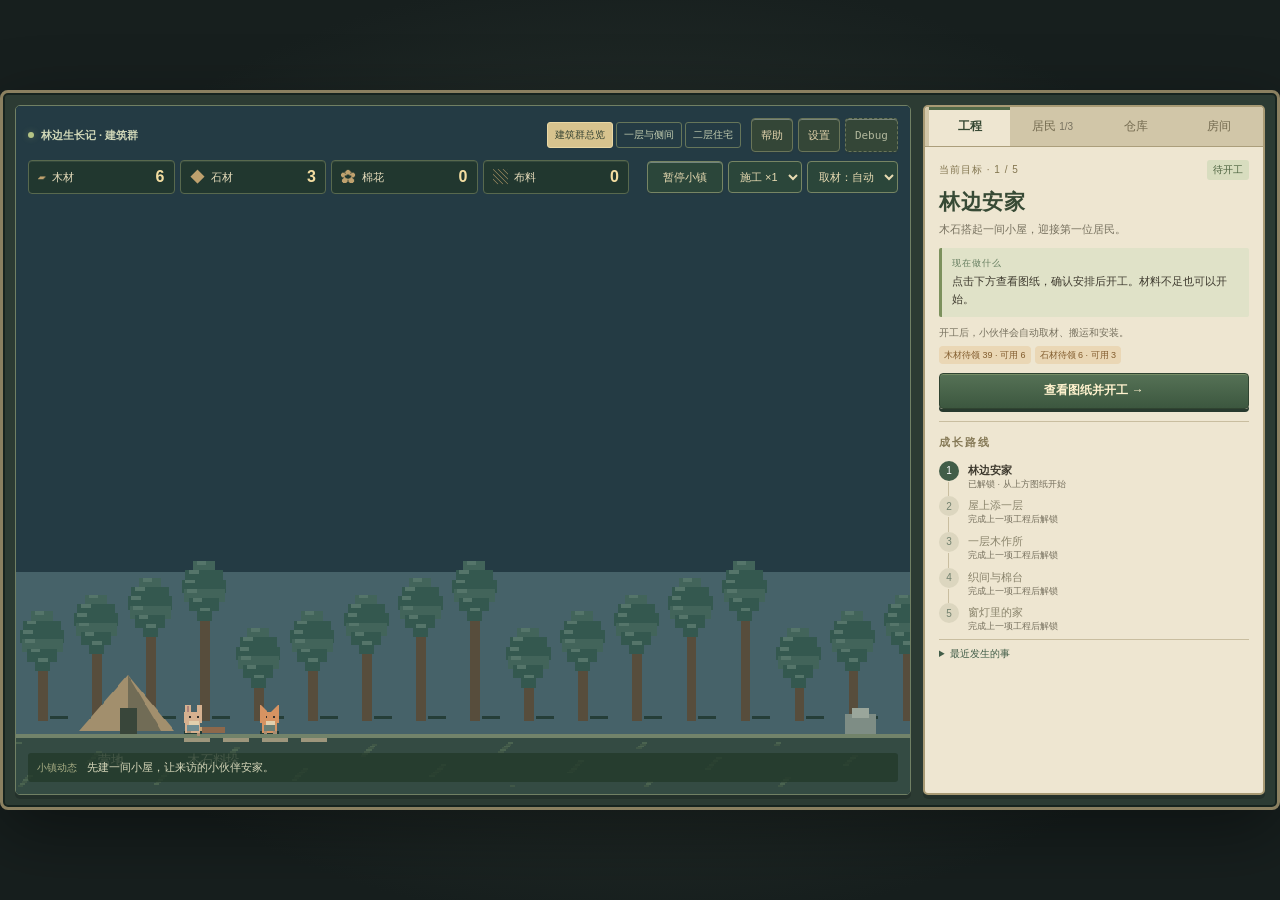
==== src/web/index.html @ 0f368ca6 "Sync web: Remove legacy single-site construction and public runtime Desktop-Build-Source: c68a42c3be" ====
<!doctype html>
<html lang="zh-CN">
<head>
  <meta charset="utf-8"><meta name="viewport" content="width=device-width,initial-scale=1">
  <meta name="theme-color" content="#203e38"><title>撒下一座小镇 · 林边生长记</title>
  <link rel="stylesheet" href="./town.css?v=5">
  <script defer src="./construction-config.js"></script><script defer src="./cutaway-motion.js"></script>
  <script defer src="./pet-work-art.js"></script><script defer src="./session-clock.js"></script>
  <script defer src="./town-config.js?v=1"></script><script defer src="./town-engine.js?v=3"></script>
  <script defer src="./town-renderer.js?v=1"></script><script defer src="./town-app.js?v=4"></script>
</head>
<body>
<div class="game-viewport"><main class="shell" aria-label="撒下一座小镇游戏窗口">

  <section id="load-error" class="error" role="alert" hidden><strong>记录暂时无法读取，原存档仍保留。</strong><p id="load-error-text"></p><button id="export-original">下载原记录</button><button id="backup-restart">备份后新开局</button></section>
  <div id="pause-banner" class="pause-banner" hidden><div><strong>小镇已暂停</strong><span>施工、生产和搬迁都在等待你继续。</span></div><button id="resume-town" class="primary">继续小镇</button></div>

  <div class="play-layout">
    <section class="landscape" aria-label="持久建筑群">
      <div class="scene-toolbar"><div><span class="status-dot" aria-hidden="true"></span><strong id="scene-name">我的小镇</strong></div><div class="views" id="views" role="group" aria-label="查看建筑群与楼层"></div><nav class="main-tools" aria-label="游戏菜单"><button id="open-help" title="玩法说明">帮助</button><button id="open-settings">设置</button><button id="open-debug" class="debug-trigger">Debug</button></nav></div>
      <div class="scene-hud"><section class="resource-strip" aria-label="可用材料，点击查看仓库"><div id="resource-cards" class="resource-cards"></div></section><div class="scene-controls" aria-label="施工控制"><button id="pause" class="play-button">暂停小镇</button><label title="施工速度"><span class="sr-only">施工速度</span><select id="speed"><option value="1">施工 ×1</option><option value="2">施工 ×2</option></select></label><label title="取材优先"><span class="sr-only">取材优先</span><select id="priority"><option value="auto">取材：自动</option><option value="W">优先木材</option><option value="S">优先石材</option></select></label></div></div><span id="debug-badge" class="debug-badge" hidden></span>
      <div class="world"><canvas id="town-scene" width="960" height="528" aria-label="正面剖面小镇；宠物逐格施工、搬迁和生产"></canvas></div>
      <div class="scene-caption"><span class="caption-label">小镇动态</span><span id="message" role="status">先建一间小屋，让来访的小伙伴安家。</span></div>


    </section>

    <aside class="management" aria-label="小镇管理">
      <div class="tabs" role="tablist" aria-label="小镇信息">
        <button id="tab-projects" role="tab" aria-selected="true" aria-controls="panel-projects" data-tab="projects">工程</button>
        <button id="tab-residents" role="tab" aria-selected="false" aria-controls="panel-residents" tabindex="-1" data-tab="residents">居民 <span id="resident-count"></span></button>
        <button id="tab-storage" role="tab" aria-selected="false" aria-controls="panel-storage" tabindex="-1" data-tab="storage">仓库</button>
        <button id="tab-rooms" role="tab" aria-selected="false" aria-controls="panel-rooms" tabindex="-1" data-tab="rooms">房间</button>
      </div>
      <section id="panel-projects" class="tab-panel" role="tabpanel" aria-labelledby="tab-projects">    <section class="goal-card" aria-label="当前目标">
      <div class="section-heading"><span class="eyebrow" id="chapter-number">当前目标</span><span id="project-state" class="state-pill"></span></div>
      <h2 id="project-title">为小伙伴建一个家</h2><p id="objective"></p>
      <div class="next-step"><span>现在做什么</span><p id="next-action"></p></div>
      <p id="project-status"></p><progress id="project-progress" aria-label="工程施工进度" hidden></progress>
      <div id="project-needs" class="need-chips" aria-label="本工程剩余用料"></div>
      <button class="primary" id="preview-project">查看图纸并开工 →</button>
      <button id="cancel-project" class="text-button" hidden>取消尚未动工的工程</button>
    </section><h3 class="route-title">成长路线</h3><ol id="roadmap" class="roadmap"></ol><details class="journal"><summary>最近发生的事</summary><ol id="event-log"></ol></details></section>
      <section id="panel-residents" class="tab-panel" role="tabpanel" aria-labelledby="tab-residents" hidden><h3>一起生活的小伙伴</h3><p class="panel-intro">有床位就能入住，有工作设施才会生产。</p><div id="residents"></div></section>
      <section id="panel-storage" class="tab-panel" role="tabpanel" aria-labelledby="tab-storage" hidden><h3>材料与家具</h3><p class="panel-intro">可用 = 仓内 + 营地料垛 + 回收箱。在途材料送达后才能使用。</p><div id="warehouse"></div><details class="storage-extra"><summary>营地与完整家具</summary><p id="yard-status"></p><p id="furniture-status"></p><div id="furniture-buttons" class="tool-row"></div><p class="panel-intro">转存不消耗材料，只腾出仓位；完整家具可留待图纸复用。</p></details></section>
      <section id="panel-rooms" class="tab-panel" role="tabpanel" aria-labelledby="tab-rooms" hidden><h3>住处与工作空间</h3><p class="panel-intro">改建只调整需要变化的部分，保留原有结构。</p><div id="rooms"></div></section>
    </aside>
  </div>

<div id="toast" class="toast" role="status" hidden></div>
<dialog id="project-dialog" aria-labelledby="preview-title">
  <div class="dialog-heading"><span class="eyebrow">工程图纸</span><button data-close="project-dialog" aria-label="关闭工程图纸">✕</button></div>
  <h2 id="preview-title"></h2><p id="preview-description"></p>
  <div id="preview-materials" class="preview-materials"></div><p id="preview-cost"></p><p id="preview-recovery"></p>
  <div id="impact" class="impact"></div><div id="moving-choices"></div>
  <details class="construction-details"><summary>查看保留、拆解与新增清单</summary><div class="diff-grid"><section><h3>原样保留</h3><div id="diff-retained"></div></section><section><h3>完整搬移 / 复用</h3><div id="diff-moved"></div></section><section><h3>拆解回收</h3><div id="diff-removed"></div></section><section><h3>新增安装</h3><div id="diff-added"></div></section></div></details>
  <p class="dialog-note">不用备齐全部材料。缺料会自动等待；首次拆装或安装后，工程只能暂停和继续。</p><p id="preview-error" class="save-warning" role="alert"></p>
  <div class="dialog-actions"><button id="close-preview">再看看</button><button class="primary" id="start-project">确认安排并开工</button></div>
</dialog>
<dialog id="help-dialog" aria-labelledby="help-title">
  <div class="dialog-heading"><span class="eyebrow">第一次来到小镇</span><button data-close="help-dialog" aria-label="关闭玩法说明">✕</button></div><h2 id="help-title">你定目标，小伙伴来建造。</h2>
  <ol class="guide"><li><strong>先看「当前目标」</strong><p>打开图纸，看看需要什么、会改变哪里，再确认开工。材料不足也能开始。</p></li><li><strong>看着小伙伴自动工作</strong><p>建造员会补采木石。居民有住处和工作设施后，会持续生产；不需要反复点击收集。</p></li><li><strong>完工后，再往前走一步</strong><p>新工程会在原有小屋上加层、扩建，或保留结构改建内部。居民、材料和旧建筑都会留下。</p></li></ol>
  <div class="help-grid"><p><strong>居民</strong>查看到访、工作和住处，空闲时安排床位。</p><p><strong>仓库</strong>查看缺料和来源，转存材料腾出仓位。</p><p><strong>房间</strong>查看空间是否可用，切换楼层近看。</p><p><strong>暂停与保存</strong>刷新后暂停。关闭页面期间不计算收益。</p></div><p class="dialog-note">菜单打开时小镇仍会运行；需要停下来时，先点击「暂停小镇」。</p><div class="dialog-actions"><button class="primary" data-close="help-dialog">明白了，去建小镇</button></div>
</dialog>
<dialog id="settings-dialog" aria-labelledby="settings-title">
  <div class="dialog-heading"><span class="eyebrow">游戏设置</span><button data-close="settings-dialog" aria-label="关闭设置与存档">✕</button></div><h2 id="settings-title">设置与存档</h2><p id="town-name">林边生长记</p><div class="settings-status-line"><span id="town-time"></span><span id="save-status">本地自动保存</span></div>
  <section class="dialog-section"><h3>进度保存在这个浏览器</h3><p>小镇自动保存，刷新后暂停。导出文件可以留一份备份。</p><div class="tool-row"><button id="export-save">导出进度</button><button id="import-save">导入进度</button><input id="import-file" type="file" accept=".json,application/json" hidden></div><p id="settings-status" role="status"></p></section>
  <section class="dialog-section"><h3>重新开始</h3><p>先在本地备份当前记录，再建立新小镇。旧版进度保持不变。</p><button id="new-game" class="danger-button">备份并重新开始</button></section>
</dialog>
<dialog id="debug-dialog" class="debug-dialog" aria-labelledby="debug-title">
  <div class="dialog-heading"><span class="eyebrow">DEVELOPER TOOLS</span><button data-close="debug-dialog" aria-label="关闭 Debug">✕</button></div><h2 id="debug-title">Debug · 调试与作弊</h2>
  <p class="debug-notice">这里会改变当前进度。修改前自动保留一份备份；材料修改会记入账本，不影响已经安装或在途的材料。</p>
  <section class="dialog-section"><h3>模拟时间</h3><label class="field-row">全局速度 <select id="debug-speed"><option value="1">正常 ×1</option><option value="10">快进 ×10</option><option value="30">快进 ×30</option></select></label><p>同时加速施工、生产、再生和搬迁。暂停仍冻结全部模拟；刷新恢复 ×1。</p><div class="tool-row"><button id="debug-minute">推进 1 分钟</button><button id="debug-finish">补料并完成当前工程</button></div><p id="debug-time-hint" class="dialog-note"></p></section>
  <section class="dialog-section"><h3>修改仓内材料</h3><div class="debug-fields"><label>材料<select id="debug-material"></select></label><label>目标仓内数量<input id="debug-amount" type="number" min="0" step="1" inputmode="numeric" value="0"></label></div><p id="debug-material-hint"></p><div class="tool-row"><button id="debug-set">应用数量</button><button id="debug-add">增加 10 份</button><button id="debug-fill">补满所有仓位</button></div></section>
  <section class="dialog-section"><h3>检查与恢复</h3><div class="tool-row"><button id="debug-validate">检查存档一致性</button><button id="debug-undo">恢复上次作弊前的备份</button></div><p class="dialog-note">恢复备份会撤销此后进度，并暂停小镇。普通导出与重新开始在「设置与存档」。</p><pre id="debug-state" class="debug-state"></pre></section>
  <p id="debug-result" class="debug-result" role="status" aria-live="polite">选择一项调试操作。</p>
</dialog>
<dialog id="confirm-dialog" aria-labelledby="confirm-title">
  <div class="dialog-heading"><span class="eyebrow">小镇管理</span><button data-close="confirm-dialog" aria-label="取消操作">✕</button></div>
  <h2 id="confirm-title">确认操作</h2><p id="confirm-message"></p>
  <form method="dialog" class="dialog-actions"><button value="cancel" autofocus>取消</button><button id="confirm-accept" class="primary" value="accept">确认并继续</button></form>
</dialog>
</main></div>
</body></html>
---- src/web/town.css ----
:root{--ink:#233c34;--muted:#647568;--paper:#f0eee4;--panel:#fbfaf3;--line:#d5dacb;--forest:#285548;--mint:#d7e7cc;--gold:#be8949;--danger:#97492d;--shadow:0 8px 24px #243b4410;font-family:"Microsoft YaHei UI","PingFang SC","Noto Sans CJK SC",sans-serif;font-size:14px;color:var(--ink);background:var(--paper);color-scheme:light}
*{box-sizing:border-box}body{margin:0}h1,h2,h3,p{margin:0}button,input,select{font:inherit;color:inherit}button,select,summary,a{touch-action:manipulation}button{border:1px solid var(--line);background:var(--panel);border-radius:8px;padding:9px 13px;min-height:40px;cursor:pointer;transition:background .15s,border-color .15s}button:hover:not(:disabled){background:#e4eddd;border-color:#91ad98}button:disabled{opacity:.52;cursor:not-allowed}button:focus-visible,a:focus-visible,select:focus-visible,input:focus-visible,summary:focus-visible{outline:3px solid var(--gold);outline-offset:3px}.primary{background:var(--forest);border-color:var(--forest);color:#fffbee;font-weight:600}.primary:hover:not(:disabled){background:#386b57;color:white}.text-button{background:transparent;border:0;color:var(--muted);font-size:12px;text-decoration:underline;text-underline-offset:4px}.danger-button{color:var(--danger)}select,input{border:1px solid #bac6b2;border-radius:6px;background:var(--panel);padding:8px;min-height:40px;max-width:100%;min-width:0}a{color:var(--forest);text-underline-offset:4px}h2{font-size:21px;line-height:1.5}h3{font-size:14px;line-height:1.6}.shell{max-width:1540px;margin:auto;padding:18px 28px 14px}.masthead{display:flex;justify-content:space-between;align-items:center;gap:16px;margin-bottom:18px}.brand{display:flex;gap:12px;align-items:center}.brand-mark{display:grid;place-items:center;width:42px;height:46px;background:var(--forest);color:#f0d499;font-size:32px;border-radius:8px 8px 16px 4px}.brand h1{font-size:22px;letter-spacing:2px;font-weight:650}.brand p{font-size:11px;letter-spacing:2px;color:var(--muted);margin-top:4px}.main-tools{display:flex;gap:7px}.main-tools button{font-size:12px;background:transparent}.main-tools .debug-trigger{font-family:Consolas,monospace;border-style:dashed;color:var(--muted)}
.resource-strip{display:flex;gap:20px;align-items:center;border-top:1px solid var(--line);border-bottom:1px solid var(--line);padding:12px 0;margin-bottom:20px}.resource-cards{display:grid;grid-template-columns:repeat(4,minmax(0,1fr));gap:10px;flex:1;max-width:820px}.resource-card{display:grid;grid-template-columns:26px 1fr auto;column-gap:8px;text-align:left;padding:9px 12px;border-radius:8px}.resource-card .resource-symbol{grid-row:span 2;align-self:center;color:var(--gold);font-size:23px}.resource-card .resource-name{font-size:12px}.resource-card b{font-size:21px;line-height:1;font-variant-numeric:tabular-nums}.resource-card small{grid-column:2/4;font-size:10px;color:var(--muted);margin-top:6px;white-space:nowrap}.town-clock{margin-left:auto;display:flex;flex-direction:column;align-items:flex-end;gap:6px;font-size:11px;color:var(--muted);font-variant-numeric:tabular-nums}.debug-badge{color:#8a4e22;background:#f5dfb9;padding:3px 6px;border-radius:4px}.pause-banner{display:flex;justify-content:space-between;align-items:center;gap:12px;padding:12px 16px;background:#e1e7d4;border-left:4px solid var(--forest);border-radius:7px;margin-bottom:12px}.pause-banner strong{font-size:14px}.pause-banner span{font-size:12px;display:block;margin-top:4px;color:var(--muted)}
.play-layout{display:grid;grid-template-columns:minmax(0,1fr) 326px;grid-template-areas:"scene goal" "scene management";gap:16px 22px;align-items:start}.landscape{grid-area:scene;min-width:0}.scene-toolbar{display:flex;justify-content:space-between;align-items:center;gap:8px;padding:4px 0 12px;font-size:12px}.scene-toolbar>div:first-child{display:flex;align-items:center;gap:7px}.status-dot{width:6px;height:6px;background:#6c9472;border-radius:50%;display:inline-block}.views{display:flex;gap:4px;flex-wrap:wrap}.views button{font-size:11px;padding:5px 9px;min-height:32px;background:transparent}.views button[aria-pressed=true]{background:var(--forest);color:#fffbee;border-color:var(--forest)}.world{background:#243b44;border:5px solid #cad2bd;box-shadow:0 4px 0 #9aa98e;border-radius:6px;overflow:hidden}.world canvas{width:100%;display:block;image-rendering:pixelated;aspect-ratio:480/264}.scene-caption{display:flex;gap:12px;font-size:12px;line-height:1.7;padding:17px 2px 12px;min-height:55px}.caption-label{white-space:nowrap;color:var(--muted);font-size:11px;padding-top:1px}.time-controls{display:flex;align-items:center;flex-wrap:wrap;gap:10px;border-top:1px solid var(--line);padding-top:12px;font-size:12px}.time-controls label{display:flex;gap:6px;align-items:center}.time-controls select{font-size:12px;padding:7px;max-width:140px}.play-button{min-width:100px;border-color:#9cb09c}.quiet-hint{font-size:11px;color:var(--muted);line-height:1.7;margin-top:9px}
.goal-card{grid-area:goal;background:var(--panel);border:1px solid var(--line);border-top:4px solid var(--forest);padding:17px;border-radius:9px;box-shadow:var(--shadow);min-width:0}.section-heading{display:flex;justify-content:space-between;gap:8px;align-items:center;margin-bottom:10px}.eyebrow{font-size:10px;letter-spacing:1.4px;color:var(--muted)}.state-pill{font-size:10px;background:#e4ecd8;border-radius:5px;padding:4px 7px;white-space:nowrap}.goal-card h2{font-size:20px}.goal-card #objective{font-size:12px;line-height:1.75;color:var(--muted);margin:6px 0 12px}.next-step{padding:10px 11px;background:#edf2e6;border-radius:6px;font-size:12px;line-height:1.7}.next-step>span{font-size:10px;color:#667e60;display:block;margin-bottom:3px}.next-step p{font-weight:500}.goal-card #project-status{font-size:11px;color:var(--muted);margin:10px 0 6px;line-height:1.6}.goal-card>.primary{width:100%;margin-top:11px}.goal-card .text-button{margin-top:5px}.need-chips{display:flex;flex-wrap:wrap;gap:5px;font-size:10px;line-height:1.6}.need-chips span{background:#f1eee1;padding:3px 6px;border-radius:4px}.need-chips .short{background:#f9ebd5;color:#895a29}progress{display:block;width:100%;height:7px;accent-color:var(--forest);margin:9px 0 12px}
.management{grid-area:management;min-width:0;border:1px solid var(--line);border-radius:9px;background:#f8f7ee;overflow:hidden}.tabs{display:grid;grid-template-columns:repeat(4,1fr);border-bottom:1px solid var(--line);background:#e6e9dc;padding:5px 5px 0;gap:2px}.tabs button{padding:8px 3px;border:0;border-radius:6px 6px 0 0;font-size:12px;background:transparent;min-height:38px}.tabs button[aria-selected=true]{background:#f8f7ee;box-shadow:inset 0 3px var(--forest);font-weight:600}.tabs span{font-size:10px;color:var(--muted)}.tab-panel{padding:16px;max-height:520px;overflow:auto;scrollbar-width:thin;scroll-margin-top:12px}.panel-intro{color:var(--muted);font-size:11px;line-height:1.8;margin:5px 0 12px}.roadmap{padding:0;margin:14px 0 0;list-style:none}.roadmap li{display:grid;grid-template-columns:25px 1fr;gap:10px;padding-bottom:15px;position:relative}.roadmap li:not(:last-child):before{content:'';position:absolute;width:1px;background:var(--line);top:26px;bottom:1px;left:11px}.step-dot{width:24px;height:24px;display:grid;place-items:center;font-size:11px;border-radius:50%;background:#e5e7db;color:#72816e}.roadmap .current .step-dot{background:var(--forest);color:white}.roadmap .complete .step-dot{background:#d5e5c6;color:#335c3e}.roadmap strong{font-size:12px;font-weight:500}.roadmap .current strong{font-weight:700}.roadmap small{display:block;font-size:10px;color:var(--muted);line-height:1.6;margin-top:4px}.roadmap .locked strong{color:#75816c}.journal{border-top:1px solid var(--line);font-size:11px}.journal ol{padding-left:18px;color:var(--muted);line-height:1.8}.journal li+li{margin-top:6px}summary{cursor:pointer;padding:10px 0;color:var(--forest);line-height:1.6;font-size:12px}
.resident{border-top:1px solid var(--line);padding:14px 0 8px;display:grid;grid-template-columns:28px 1fr;gap:10px}.pet-mark{width:24px;height:26px;position:relative;background:var(--pet);margin-top:7px;border-radius:7px 7px 3px 3px;box-shadow:inset -5px -4px #00000012}.pet-mark:before,.pet-mark:after{content:'';position:absolute;background:var(--pet);width:7px;height:8px;top:-5px}.pet-mark:before{left:1px}.pet-mark:after{right:1px}.resident strong{font-size:14px}.resident .pet-role{font-size:10px;color:var(--muted);margin-left:6px}.resident p{font-size:11px;line-height:1.8;color:var(--muted);margin-top:4px}.resident .activity{color:var(--forest)}.resident select{width:100%;font-size:11px}.resident .unavailable{color:#8b6845}.resident[aria-disabled=true]{opacity:.65}.warehouse-row,.room-card{border-top:1px solid var(--line);padding:13px 0}.warehouse-heading,.room-heading{display:flex;justify-content:space-between;gap:8px;align-items:center;font-size:12px}.warehouse-heading b{font-variant-numeric:tabular-nums;color:var(--forest)}.stock-meter{height:4px;background:#e1e4d7;border-radius:3px;margin:8px 0}.stock-meter span{height:100%;display:block;background:#8fa97e;border-radius:3px}.warehouse-row p,.room-card p,.storage-extra p{font-size:11px;line-height:1.7;color:var(--muted);margin:5px 0}.warehouse-row button,.room-card button{font-size:11px;padding:6px 10px;min-height:32px;margin-top:4px}.warehouse-row .availability{color:#8b5b2d}.storage-extra{border-top:1px solid var(--line)}.tool-row{display:flex;flex-wrap:wrap;gap:7px;margin:10px 0}.tool-row button{font-size:12px}.room-card .state-pill{font-size:10px}.room-card .room-beds{color:var(--forest)}footer{display:flex;justify-content:space-between;align-items:center;gap:12px;font-size:11px;color:var(--muted);padding:22px 0 4px}.error{border:1px solid #ba9173;background:#f3e3d1;color:#79482b;padding:16px;border-radius:8px;margin:12px 0;line-height:1.8}.error button{margin:8px 8px 0 0}.save-warning{color:var(--danger)!important}.toast{position:fixed;bottom:24px;left:50%;transform:translateX(-50%);max-width:calc(100% - 32px);background:#244e40;color:#fff8e3;box-shadow:0 4px 24px #152b2840;padding:12px 20px;border-radius:8px;font-size:13px;line-height:1.7;z-index:10;pointer-events:none}
dialog{width:min(660px,calc(100% - 28px));max-height:90dvh;border:1px solid #aab9a0;border-radius:14px;padding:24px;background:var(--paper);color:var(--ink);box-shadow:0 24px 100px #142b2840;overscroll-behavior:contain}dialog::backdrop{background:#142b28ad;backdrop-filter:blur(3px)}.dialog-heading{display:flex;justify-content:space-between;align-items:center;margin-bottom:8px}.dialog-heading button{padding:4px 12px;font-size:15px;background:transparent}.dialog-heading .eyebrow{color:var(--forest)}dialog h2{font-size:23px;margin-bottom:10px}dialog p{font-size:12px;line-height:1.85;color:var(--muted)}.dialog-section{border-top:1px solid var(--line);padding:16px 0;margin-top:14px}.dialog-section h3{margin-bottom:7px}.dialog-actions{display:flex;justify-content:flex-end;gap:8px;margin-top:20px}.dialog-note{font-size:11px!important;margin:10px 0}.preview-materials{display:flex;flex-wrap:wrap;gap:10px;margin:18px 0 10px}.preview-material{flex:1;min-width:125px;background:var(--panel);padding:12px;border-radius:8px;border:1px solid var(--line)}.preview-material strong{font-size:13px}.preview-material p{margin-top:5px;font-size:11px}.preview-material .short{color:#95622c}.impact{padding:12px 14px;background:#e3e8d5;border-radius:7px;margin:12px 0;font-size:12px;line-height:1.8}.moving-row{display:flex;align-items:center;justify-content:space-between;gap:10px;font-size:12px;margin:8px 0}.moving-row select{max-width:65%;font-size:12px}.construction-details{border-top:1px solid var(--line);margin-top:12px}.diff-grid{display:grid;grid-template-columns:1fr 1fr;gap:10px;margin:8px 0 12px}.diff-grid section{background:#e6e8dc;padding:12px;font-size:11px;line-height:1.8;border-radius:6px}.diff-grid h3{font-size:12px;margin-bottom:4px}.guide{list-style:none;padding:0;counter-reset:guide}.guide li{position:relative;padding:13px 0 13px 42px;border-bottom:1px solid var(--line);counter-increment:guide}.guide li:before{content:counter(guide);position:absolute;left:0;top:14px;width:27px;height:27px;border-radius:50%;display:grid;place-items:center;background:var(--forest);color:#fffbe8;font-size:12px}.guide strong{font-size:14px}.guide p{margin-top:5px}.help-grid{display:grid;grid-template-columns:1fr 1fr;gap:12px;margin:18px 0}.help-grid strong{display:block;color:var(--ink)}.debug-dialog{border-top:5px solid #a16d37}.debug-notice{background:#f1e1c7;padding:12px;border-radius:7px;color:#805321!important}.debug-fields{display:grid;grid-template-columns:1fr 1fr;gap:14px}.debug-fields label{display:grid;gap:6px;font-size:12px}.field-row{display:flex;align-items:center;justify-content:space-between;gap:10px;font-size:12px;margin:10px 0}.debug-fields input,.debug-fields select{width:100%}.debug-state{background:#263d36;color:#e1e7d6;font-family:Consolas,monospace;font-size:11px;line-height:1.8;padding:14px;border-radius:6px;white-space:pre-wrap;overflow-wrap:anywhere}.debug-result{padding:10px 12px;background:#e3e9d7;border-radius:6px;min-height:42px;color:var(--ink)!important;position:sticky;bottom:0}.hidden,[hidden]{display:none!important}
:root{--game-scale:1;--ink:#3d392e;--muted:#77715f;--paper:#eee6d1;--panel:#f5eedc;--line:#c9bea0;--forest:#415d48;--gold:#c49a56;--shadow:0 4px 0 #171e1b55;color-scheme:light;background:#171f1e}
html,body{width:100%;height:100%;overflow:hidden}
body{display:grid;place-items:center;background:radial-gradient(ellipse at center,#35413a,#171f1e 75%)}
.game-viewport{position:relative;width:1280px;height:720px;flex:none}
.shell{position:absolute;inset:0 auto auto 0;width:1280px;height:720px;max-width:none;margin:0;padding:12px;display:grid;grid-template-rows:minmax(0,1fr);gap:10px;overflow:hidden;transform:scale(var(--game-scale));transform-origin:top left;border:3px solid #8b8060;border-radius:8px;background:#2c3b33;box-shadow:inset 0 0 0 2px #17241f,0 22px 70px #0006}
button,select,input{border-radius:4px;min-height:34px}
button{box-shadow:inset 0 1px #fff5,0 2px #2d33211c;transition:background .12s,border-color .12s;padding:7px 11px}
.primary{background:linear-gradient(#567256,#3c573f);border-color:#304431;color:#fff2ce;box-shadow:inset 0 1px #a7b68066,0 3px #283a2e}
.masthead{margin:0;gap:14px;padding:0 10px;border-bottom:1px solid #8f886256;color:#e8d9ae}
.brand{gap:9px;flex:none;width:226px}.brand-mark{border:1px solid #a28d5b;background:#24382d;border-radius:4px;width:38px;height:42px;color:#d9bb78}
.brand h1{font-size:19px;letter-spacing:2px}.brand p{font-size:10px;color:#b1b9a1;letter-spacing:3px}
.resource-strip{border:0;padding:0;margin:0;flex:1;min-width:0;display:block}.resource-cards{gap:8px;max-width:none}
.resource-card{background:#21372d;border-color:#58694e;color:#e6dcbb;padding:8px 10px;grid-template-columns:20px 1fr auto;border-radius:4px;min-height:57px;column-gap:6px;box-shadow:inset 0 1px #a6b68e22}
.resource-card:hover:not(:disabled){background:#324e3b;border-color:#a69d68}.resource-card b{font-size:21px;color:#f3dda1}.resource-card .resource-symbol{font-size:20px;color:#bfa16e}.resource-card .resource-name{font-size:11px}.resource-card small{font-size:9px;color:#adb99c;margin-top:6px}
.main-tools{gap:5px;flex:none}.main-tools button{font-size:11px;color:#e3d4ad;border-color:#6a7558;background:#344637;padding:7px 9px}.main-tools button:hover:not(:disabled){background:#4b6047}.main-tools .debug-trigger{color:#b2b89d}
.play-layout{min-height:0;display:grid;grid-template-columns:minmax(0,1fr) 342px;grid-template-areas:'scene management';gap:12px;align-items:stretch}
.landscape{min-height:0;display:grid;grid-template-rows:38px minmax(0,1fr) 36px;overflow:hidden;border:1px solid #718064;border-radius:5px;background:#243c36;box-shadow:var(--shadow)}
.scene-toolbar{padding:0 10px;color:#d0d7b8;background:#30483b;font-size:11px;gap:6px;border-bottom:1px solid #677957}.status-dot{background:#b5c485;box-shadow:0 0 7px #b5c48555}
.views{gap:3px;flex-wrap:nowrap}.views button{font-size:10px;min-height:26px;padding:3px 7px;border-color:#66765a;color:#c5cfb2;border-radius:3px;box-shadow:none}.views button[aria-pressed=true]{background:#d7c38e;color:#354332;border-color:#ead8a5}.views button:hover:not(:disabled){background:#5a6c4b;color:#fff4d2}
.world{min-height:0;display:grid;place-items:center;border:0;border-radius:0;box-shadow:none;background:#243b44;overflow:hidden}.world canvas{width:100%;height:100%;min-height:0;object-fit:contain;aspect-ratio:auto}
.scene-caption{align-items:center;min-height:0;padding:0 11px;font-size:11px;gap:10px;color:#d8d8bb;background:#2d4438;border-top:1px solid #556a50;overflow:hidden}.caption-label{color:#aaaf86;font-size:10px;padding:0}#message{overflow:hidden;text-overflow:ellipsis;white-space:nowrap}
.management{min-height:0;display:grid;grid-template-rows:40px minmax(0,1fr);border:2px solid #a89a74;border-radius:5px;background:var(--paper);box-shadow:var(--shadow)}
.tabs{padding:0 4px;gap:2px;background:#d1c6a8;border-bottom:1px solid #ab9e7b}.tabs button{border-radius:0;min-height:39px;font-size:12px;padding:8px 3px;box-shadow:none;color:#746b50}.tabs button[aria-selected=true]{background:var(--paper);box-shadow:inset 0 3px #536a49;color:#344631}
.tab-panel{padding:13px 14px;min-height:0;max-height:none;overflow:auto;overscroll-behavior:contain;scrollbar-width:thin;scrollbar-color:#b5a47e #e7ddc4}
.goal-card{padding:0 0 12px;border:0;border-bottom:1px solid var(--line);border-radius:0;box-shadow:none;background:none}.section-heading{margin-bottom:7px}.eyebrow{font-size:10px;color:#82754f;letter-spacing:1px}.state-pill{background:#d8ddbf;color:#4e6441;padding:3px 6px;border-radius:3px}.goal-card h2{font-size:21px;color:#374a35;line-height:1.4;letter-spacing:.5px}
.goal-card #objective{font-size:11px;line-height:1.6;margin:5px 0 9px}.next-step{padding:8px 10px;background:#e0e2c8;border-left:3px solid #7c915d;border-radius:2px;font-size:11px;line-height:1.6}.next-step>span{font-size:9px;margin:0 0 3px;letter-spacing:1px}.goal-card #project-status{font-size:10px;line-height:1.5;margin:8px 0 6px}.goal-card>.primary{margin-top:9px;min-height:36px;font-size:12px}.goal-card .text-button{margin:0;min-height:28px;padding:5px 0}.need-chips{gap:4px;font-size:9px}.need-chips span{background:#e3dbc4;padding:2px 5px}.need-chips .short{background:#ead7b5;color:#825c2d}progress{margin:6px 0 8px}
.route-title{font-size:11px;letter-spacing:2px;color:#867a57;margin-top:12px}.roadmap{margin:9px 0 0}.roadmap li{gap:8px;grid-template-columns:21px 1fr;padding-bottom:6px}.step-dot{width:20px;height:20px;font-size:10px;background:#dcd6bf}.roadmap li:not(:last-child):before{left:9px;top:21px;bottom:0}.roadmap strong{font-size:11px}.roadmap small{font-size:9px;line-height:1.3;margin-top:1px}.roadmap .locked strong{color:#8a846c}.journal summary{font-size:10px;padding:6px 0}
.panel-intro{font-size:11px;margin:4px 0 10px}.resident{padding:12px 0 8px}.warehouse-row,.room-card{padding:10px 0}.resident select{min-height:30px;padding:5px}.stock-meter{margin:6px 0}.warehouse-row button,.room-card button{min-height:28px;padding:4px 9px}.warehouse-row p,.room-card p{margin:3px 0;font-size:10px}
.time-controls{margin:0;padding:0 10px;gap:15px;flex-wrap:nowrap;border:1px solid #677455;border-radius:4px;background:#25382d;color:#c8cfb1;font-size:11px;box-shadow:inset 0 1px #8a987a22}.time-controls label{gap:8px}.time-controls select{font-size:11px;min-height:30px;padding:4px 7px;background:#354a36;color:#eee2bb;border-color:#6f7b57}.play-button{min-width:110px;color:#f0dfb1;background:#4b6447;border-color:#8c9a68;font-size:12px}.play-button:hover:not(:disabled){background:#61794f;color:#fff4d2}.control-hint{margin-left:auto;font-size:10px;color:#869d82;white-space:nowrap}.town-clock{margin-left:0;gap:2px;font-size:10px;min-width:120px;color:#bbc5a6}.debug-badge{font-size:9px;padding:1px 5px;border-radius:2px}.save-warning{color:#c47b5a!important}
.pause-banner{position:absolute;z-index:2;left:30px;top:148px;width:390px;margin:0;padding:10px 12px;border:1px solid #c3b68b;border-left:3px solid #d6b673;border-radius:4px;background:#eee6d1f2;box-shadow:0 4px 12px #132d2644}.pause-banner strong{font-size:12px}.pause-banner span{font-size:10px;margin-top:3px}.pause-banner button{font-size:11px;white-space:nowrap}
.error{position:absolute;z-index:4;top:160px;left:90px;width:680px;max-height:400px;overflow:auto;margin:0;box-shadow:0 6px 40px #10221c99}
.toast{position:absolute;z-index:5;bottom:82px;left:35%;max-width:660px;padding:9px 16px;border:1px solid #ada779;border-radius:4px;font-size:12px;background:#314e3b;color:#f0e3b5}
.shell:has(dialog[open]):after{content:'';position:absolute;inset:0;background:#101e19ad;z-index:6;border-radius:5px;pointer-events:none}
dialog{position:fixed;inset:50% auto auto 50%;width:640px;max-width:none;max-height:640px;margin:0;padding:20px 24px;overflow:auto;transform:translate(-50%,-50%) scale(var(--game-scale));border:3px solid #ad9c72;border-radius:5px;background:var(--paper);box-shadow:inset 0 0 0 1px #faf2d5,0 12px 60px #101e1977;scrollbar-width:thin;scrollbar-color:#b5a47e #e7ddc4}
dialog::backdrop{background:transparent;backdrop-filter:none}dialog h2{font-size:22px;color:#40533c}.dialog-heading{margin-bottom:5px}.dialog-heading button{min-height:30px}.dialog-section{padding:12px 0;margin-top:10px}.dialog-actions{position:sticky;bottom:-20px;padding:12px 0;margin-top:10px;background:var(--paper);border-top:1px solid var(--line)}.preview-materials{margin:12px 0 8px}.preview-material{border-radius:3px;padding:10px}.impact{border-radius:3px;margin:9px 0;background:#dce0c3}.guide li{padding-top:10px;padding-bottom:10px}.help-grid{margin:12px 0}.debug-dialog{border-top:4px solid #b68b4c}.debug-notice{border-radius:3px}.debug-state{border-radius:3px}.debug-result{border:1px solid #c2bd94;border-radius:3px;bottom:-20px;margin-top:10px;background:#e0e4c9}
@media(prefers-reduced-motion:reduce){*{scroll-behavior:auto;transition:none!important}}

/* Scene-owned HUD: no page header or footer consumes the game surface. */
.landscape{position:relative;display:block}
.world{position:absolute;inset:0;display:flex;align-items:flex-end}
.world canvas{width:100%;height:auto;aspect-ratio:480/264;flex:none}
.scene-toolbar{position:absolute;z-index:1;top:12px;left:12px;right:12px;padding:0;border:0;background:transparent;gap:10px}
.scene-toolbar>div:first-child{margin-right:auto}.scene-toolbar strong{font-size:11px}
.scene-hud{position:absolute;z-index:1;top:54px;left:12px;right:12px;display:flex;align-items:center;gap:18px}
.scene-hud .resource-cards{gap:5px}.scene-hud .resource-card{display:flex;align-items:center;gap:6px;min-height:34px;padding:6px 9px;background:#21372de6}
.scene-hud .resource-card b{font-size:16px;margin-left:auto}.scene-hud .resource-symbol{font-size:15px}.scene-hud .resource-card small{display:none}
.scene-controls{display:flex;align-items:center;gap:5px;flex:none}.scene-controls label{display:flex}.scene-controls button,.scene-controls select{font-size:11px;min-height:32px;height:32px;padding:4px 7px;background:#2c4839e6;color:#e8dbb2;border-color:#778564}
.scene-controls .play-button{min-width:76px}.scene-controls select{max-width:104px}
.sr-only{position:absolute;width:1px;height:1px;margin:-1px;padding:0;overflow:hidden;clip-path:inset(50%);white-space:nowrap;border:0}
.scene-caption{position:absolute;z-index:1;left:12px;right:12px;bottom:12px;min-height:28px;padding:5px 9px;border:0;border-radius:3px;background:#233a2bc9}
.landscape>.debug-badge{position:absolute;z-index:1;top:98px;right:12px}
.pause-banner{top:116px}.toast{bottom:60px}
.settings-status-line{display:flex;justify-content:space-between;gap:16px;font-size:11px;color:var(--muted);margin-top:8px}
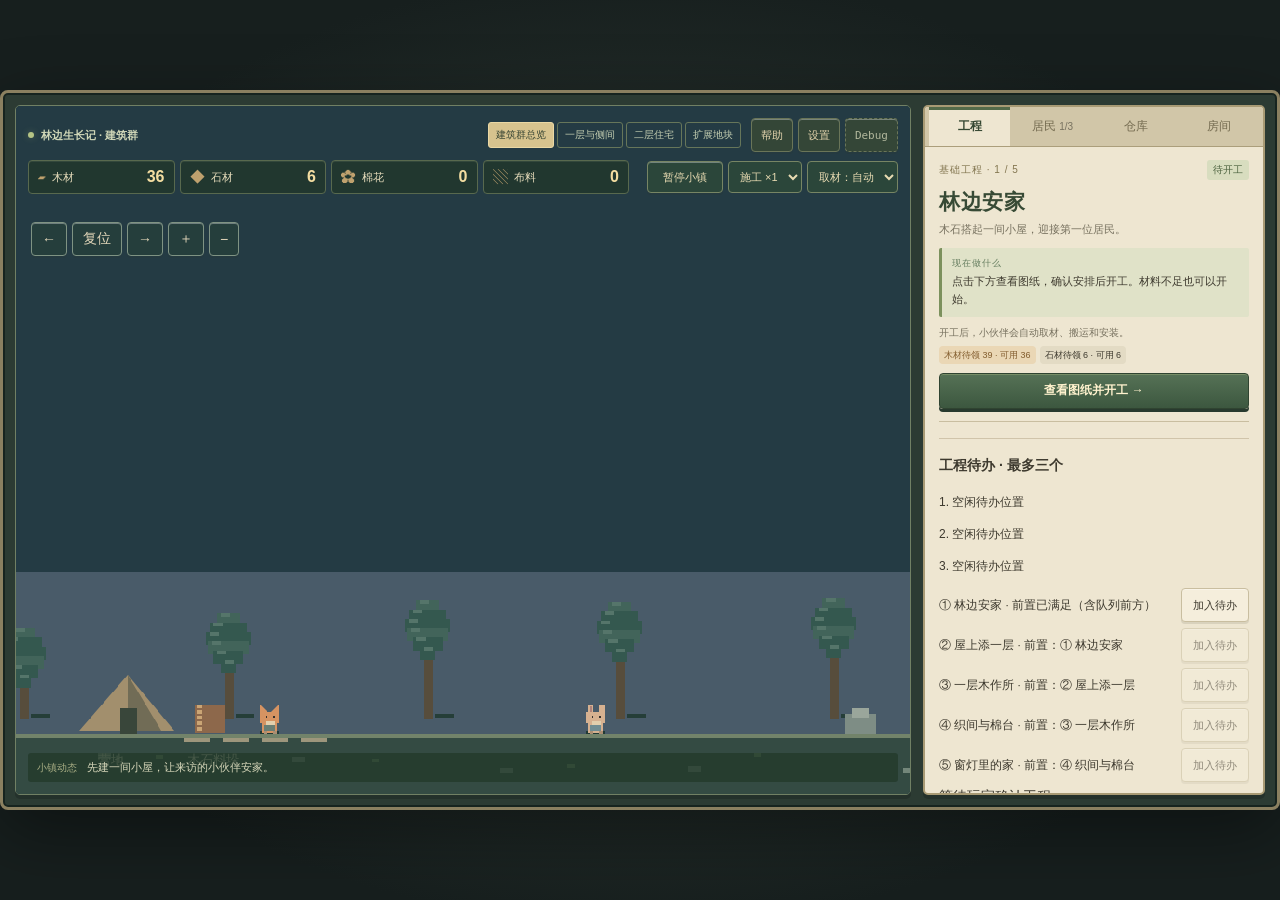
==== commit e474b63c: "Sync web: Implement idle town growth with queues, offline settlement and extensions Desktop-Build-So" ====
--- a/src/web/index.html
+++ b/src/web/index.html
@@ -3,11 +3,12 @@
 <head>
   <meta charset="utf-8"><meta name="viewport" content="width=device-width,initial-scale=1">
   <meta name="theme-color" content="#203e38"><title>撒下一座小镇 · 林边生长记</title>
-  <link rel="stylesheet" href="./town.css?v=5">
+  <link rel="stylesheet" href="./town.css?v=idle1">
   <script defer src="./construction-config.js"></script><script defer src="./cutaway-motion.js"></script>
   <script defer src="./pet-work-art.js"></script><script defer src="./session-clock.js"></script>
-  <script defer src="./town-config.js?v=1"></script><script defer src="./town-engine.js?v=3"></script>
-  <script defer src="./town-renderer.js?v=1"></script><script defer src="./town-app.js?v=4"></script>
+  <script defer src="./town-time.js"></script>
+  <script defer src="./town-config.js?v=idle1"></script><script defer src="./town-engine.js?v=idle1"></script>
+  <script defer src="./town-renderer.js?v=idle1"></script><script defer src="./town-app.js?v=idle1"></script>
 </head>
 <body>
 <div class="game-viewport"><main class="shell" aria-label="撒下一座小镇游戏窗口">
@@ -15,11 +16,11 @@
   <section id="load-error" class="error" role="alert" hidden><strong>记录暂时无法读取，原存档仍保留。</strong><p id="load-error-text"></p><button id="export-original">下载原记录</button><button id="backup-restart">备份后新开局</button></section>
   <div id="pause-banner" class="pause-banner" hidden><div><strong>小镇已暂停</strong><span>施工、生产和搬迁都在等待你继续。</span></div><button id="resume-town" class="primary">继续小镇</button></div>
 
-  <div class="play-layout">
+  <div id="ownership-banner" role="status" class="ownership-banner" hidden></div><div class="play-layout">
     <section class="landscape" aria-label="持久建筑群">
       <div class="scene-toolbar"><div><span class="status-dot" aria-hidden="true"></span><strong id="scene-name">我的小镇</strong></div><div class="views" id="views" role="group" aria-label="查看建筑群与楼层"></div><nav class="main-tools" aria-label="游戏菜单"><button id="open-help" title="玩法说明">帮助</button><button id="open-settings">设置</button><button id="open-debug" class="debug-trigger">Debug</button></nav></div>
       <div class="scene-hud"><section class="resource-strip" aria-label="可用材料，点击查看仓库"><div id="resource-cards" class="resource-cards"></div></section><div class="scene-controls" aria-label="施工控制"><button id="pause" class="play-button">暂停小镇</button><label title="施工速度"><span class="sr-only">施工速度</span><select id="speed"><option value="1">施工 ×1</option><option value="2">施工 ×2</option></select></label><label title="取材优先"><span class="sr-only">取材优先</span><select id="priority"><option value="auto">取材：自动</option><option value="W">优先木材</option><option value="S">优先石材</option></select></label></div></div><span id="debug-badge" class="debug-badge" hidden></span>
-      <div class="world"><canvas id="town-scene" width="960" height="528" aria-label="正面剖面小镇；宠物逐格施工、搬迁和生产"></canvas></div>
+      <div class="camera-tools"><button id="pan-left" aria-label="向左浏览">←</button><button id="camera-reset">复位</button><button id="pan-right" aria-label="向右浏览">→</button><button id="zoom-in" aria-label="放大场景">＋</button><button id="zoom-out" aria-label="缩小场景">−</button></div><div class="world"><canvas id="town-scene" width="960" height="528" aria-label="正面剖面小镇；宠物逐格施工、搬迁和生产"></canvas></div>
       <div class="scene-caption"><span class="caption-label">小镇动态</span><span id="message" role="status">先建一间小屋，让来访的小伙伴安家。</span></div>
 
 
@@ -40,7 +41,7 @@
       <div id="project-needs" class="need-chips" aria-label="本工程剩余用料"></div>
       <button class="primary" id="preview-project">查看图纸并开工 →</button>
       <button id="cancel-project" class="text-button" hidden>取消尚未动工的工程</button>
-    </section><h3 class="route-title">成长路线</h3><ol id="roadmap" class="roadmap"></ol><details class="journal"><summary>最近发生的事</summary><ol id="event-log"></ol></details></section>
+    </section><section class="idle-section"><h3>工程待办 · 最多三个</h3><div id="project-queue"></div><div id="queue-options"></div><p id="queue-wait" role="status"></p></section><section class="idle-section"><h3>林边互动</h3><div id="interactions"></div></section><section class="idle-section"><h3>扩展地块 · 三选一</h3><div id="extensions"></div></section><h3 class="route-title">成长路线</h3><ol id="roadmap" class="roadmap"></ol><details class="journal"><summary>最近发生的事</summary><ol id="event-log"></ol></details></section>
       <section id="panel-residents" class="tab-panel" role="tabpanel" aria-labelledby="tab-residents" hidden><h3>一起生活的小伙伴</h3><p class="panel-intro">有床位就能入住，有工作设施才会生产。</p><div id="residents"></div></section>
       <section id="panel-storage" class="tab-panel" role="tabpanel" aria-labelledby="tab-storage" hidden><h3>材料与家具</h3><p class="panel-intro">可用 = 仓内 + 营地料垛 + 回收箱。在途材料送达后才能使用。</p><div id="warehouse"></div><details class="storage-extra"><summary>营地与完整家具</summary><p id="yard-status"></p><p id="furniture-status"></p><div id="furniture-buttons" class="tool-row"></div><p class="panel-intro">转存不消耗材料，只腾出仓位；完整家具可留待图纸复用。</p></details></section>
       <section id="panel-rooms" class="tab-panel" role="tabpanel" aria-labelledby="tab-rooms" hidden><h3>住处与工作空间</h3><p class="panel-intro">改建只调整需要变化的部分，保留原有结构。</p><div id="rooms"></div></section>
@@ -60,11 +61,11 @@
 <dialog id="help-dialog" aria-labelledby="help-title">
   <div class="dialog-heading"><span class="eyebrow">第一次来到小镇</span><button data-close="help-dialog" aria-label="关闭玩法说明">✕</button></div><h2 id="help-title">你定目标，小伙伴来建造。</h2>
   <ol class="guide"><li><strong>先看「当前目标」</strong><p>打开图纸，看看需要什么、会改变哪里，再确认开工。材料不足也能开始。</p></li><li><strong>看着小伙伴自动工作</strong><p>建造员会补采木石。居民有住处和工作设施后，会持续生产；不需要反复点击收集。</p></li><li><strong>完工后，再往前走一步</strong><p>新工程会在原有小屋上加层、扩建，或保留结构改建内部。居民、材料和旧建筑都会留下。</p></li></ol>
-  <div class="help-grid"><p><strong>居民</strong>查看到访、工作和住处，空闲时安排床位。</p><p><strong>仓库</strong>查看缺料和来源，转存材料腾出仓位。</p><p><strong>房间</strong>查看空间是否可用，切换楼层近看。</p><p><strong>暂停与保存</strong>刷新后暂停。关闭页面期间不计算收益。</p></div><p class="dialog-note">菜单打开时小镇仍会运行；需要停下来时，先点击「暂停小镇」。</p><div class="dialog-actions"><button class="primary" data-close="help-dialog">明白了，去建小镇</button></div>
+  <div class="help-grid"><p><strong>居民</strong>查看到访、工作和住处，空闲时安排床位。</p><p><strong>仓库</strong>查看缺料和来源，转存材料腾出仓位。</p><p><strong>房间</strong>查看空间是否可用，切换楼层近看。</p><p><strong>暂停与保存</strong>运行中的小镇关闭后最多结算 8 小时；主动暂停后不结算。</p></div><p class="dialog-note">菜单打开时小镇仍会运行；需要停下来时，先点击「暂停小镇」。</p><div class="dialog-actions"><button class="primary" data-close="help-dialog">明白了，去建小镇</button></div>
 </dialog>
 <dialog id="settings-dialog" aria-labelledby="settings-title">
   <div class="dialog-heading"><span class="eyebrow">游戏设置</span><button data-close="settings-dialog" aria-label="关闭设置与存档">✕</button></div><h2 id="settings-title">设置与存档</h2><p id="town-name">林边生长记</p><div class="settings-status-line"><span id="town-time"></span><span id="save-status">本地自动保存</span></div>
-  <section class="dialog-section"><h3>进度保存在这个浏览器</h3><p>小镇自动保存，刷新后暂停。导出文件可以留一份备份。</p><div class="tool-row"><button id="export-save">导出进度</button><button id="import-save">导入进度</button><input id="import-file" type="file" accept=".json,application/json" hidden></div><p id="settings-status" role="status"></p></section>
+  <section class="dialog-section"><h3>进度保存在这个浏览器</h3><p>小镇自动保存并记住运行状态，关闭后最多成长 8 小时。导出文件可以留一份备份。</p><div class="tool-row"><button id="export-save">导出进度</button><button id="import-save">导入进度</button><input id="import-file" type="file" accept=".json,application/json" hidden></div><p id="settings-status" role="status"></p></section>
   <section class="dialog-section"><h3>重新开始</h3><p>先在本地备份当前记录，再建立新小镇。旧版进度保持不变。</p><button id="new-game" class="danger-button">备份并重新开始</button></section>
 </dialog>
 <dialog id="debug-dialog" class="debug-dialog" aria-labelledby="debug-title">
@@ -75,6 +76,7 @@
   <section class="dialog-section"><h3>检查与恢复</h3><div class="tool-row"><button id="debug-validate">检查存档一致性</button><button id="debug-undo">恢复上次作弊前的备份</button></div><p class="dialog-note">恢复备份会撤销此后进度，并暂停小镇。普通导出与重新开始在「设置与存档」。</p><pre id="debug-state" class="debug-state"></pre></section>
   <p id="debug-result" class="debug-result" role="status" aria-live="polite">选择一项调试操作。</p>
 </dialog>
+<dialog id="offline-dialog" aria-labelledby="offline-title"><div class="dialog-heading"><span class="eyebrow">欢迎回到小镇</span><button data-close="offline-dialog" aria-label="关闭离线摘要">✕</button></div><h2 id="offline-title">离开期间的小镇</h2><div id="offline-summary"></div><p>以上均已保存。关闭摘要无需领取，不会重复结算。</p><button class="primary" data-close="offline-dialog">回到小镇</button></dialog>
 <dialog id="confirm-dialog" aria-labelledby="confirm-title">
   <div class="dialog-heading"><span class="eyebrow">小镇管理</span><button data-close="confirm-dialog" aria-label="取消操作">✕</button></div>
   <h2 id="confirm-title">确认操作</h2><p id="confirm-message"></p>
--- a/src/web/town.css
+++ b/src/web/town.css
@@ -59,3 +59,10 @@
 .landscape>.debug-badge{position:absolute;z-index:1;top:98px;right:12px}
 .pause-banner{top:116px}.toast{bottom:60px}
 .settings-status-line{display:flex;justify-content:space-between;gap:16px;font-size:11px;color:var(--muted);margin-top:8px}
+/* Idle management uses the existing scrollable panel, preserving the desktop playfield. */
+.idle-section{border-top:1px solid #d0c4aa;margin-top:16px;padding-top:10px}.idle-section h3{font-size:14px;margin:5px 0 10px}.queue-row{display:flex;align-items:center;gap:4px;min-height:32px}.queue-row>span{flex:1;font-size:12px}.queue-row button{padding:4px 6px}.queue-candidate{display:flex;gap:6px;align-items:center;margin:6px 0}.queue-candidate small{flex:1}.queue-candidate button{font-size:11px}.interaction-card,.extension-card{background:#f0e8d7;border:1px solid #d0c4aa;border-radius:8px;padding:10px;margin:8px 0}.interaction-card p,.extension-card p{margin:7px 0;font-size:12px;line-height:1.5}.interaction-card small,.extension-card small{display:block;margin-bottom:8px;font-size:11px;line-height:1.5}.interaction-card button,.extension-card button{padding:6px 9px;margin:3px;font-size:12px}.extension-card canvas{float:right;width:112px;height:90px;image-rendering:pixelated}.camera-tools{display:flex;position:absolute;bottom:48px;left:15px;gap:5px;z-index:3}.camera-tools button{background:#263f3ce8;color:#e2d6b9;border-color:#7f9383;padding:5px 10px}.ownership-banner{position:absolute;top:0;left:0;right:0;padding:12px;background:#e7c68a;color:#33483e;z-index:30;text-align:center;font-size:14px}#town-scene{cursor:grab}#town-scene:active{cursor:grabbing}#offline-dialog{max-width:570px}#offline-summary p{font-size:14px;line-height:1.5}
+.camera-tools{top:116px;bottom:auto}
+.pause-banner{top:168px}
+@media(max-width:799px){
+ html,body{height:auto;min-height:100%;overflow:auto}body{display:block;padding:0}.game-viewport{width:100%;height:auto}.shell{position:relative;width:100%;height:auto;min-height:100dvh;transform:none;padding:8px;overflow:visible;border-radius:0}.play-layout{display:flex;flex-direction:column;gap:12px}.landscape{width:100%;height:400px;min-height:400px}.management{width:100%;height:auto;min-height:280px}.tab-panel{max-height:70dvh;height:auto}.tabs button{min-height:44px;font-size:13px}.scene-toolbar{flex-wrap:wrap;top:10px;left:8px;right:8px;gap:6px}.scene-toolbar>div:first-child{flex-basis:100%}.views{flex:1;gap:3px}.views button{font-size:10px;padding:4px 5px;min-height:34px}.main-tools{gap:3px}.main-tools button{padding:4px 6px;min-height:34px;font-size:11px}.scene-hud{top:94px;left:8px;right:8px;display:block}.resource-cards{max-width:none}.scene-hud .resource-card{padding:6px 5px;gap:3px}.scene-hud .resource-card .resource-name{font-size:10px}.scene-hud .resource-card .resource-symbol{display:none}.scene-hud .resource-card b{font-size:14px}.scene-controls{margin-top:8px;justify-content:flex-end}.camera-tools{top:184px;left:8px;gap:4px}.camera-tools button{min-height:36px;padding:5px 8px}.scene-caption{font-size:10px;left:8px;right:8px;bottom:8px}.caption-label{display:none}.pause-banner{top:230px;left:20px;width:calc(100% - 40px)}.error{position:relative;top:auto;left:auto;width:100%;max-height:none}.ownership-banner{position:relative;top:auto;font-size:13px}.toast{position:fixed;left:50%;bottom:20px;width:90%;font-size:13px}.shell:has(dialog[open]):after{position:fixed}dialog{width:calc(100% - 20px);max-width:640px;max-height:90dvh;transform:translate(-50%,-50%);padding:16px}dialog button{min-height:40px}.dialog-actions{bottom:-16px}.queue-row button,.queue-candidate button,.interaction-card button,.extension-card button{min-height:40px}.extension-card canvas{width:120px}.moving-row{display:block}.moving-row select{max-width:100%;width:100%}
+}
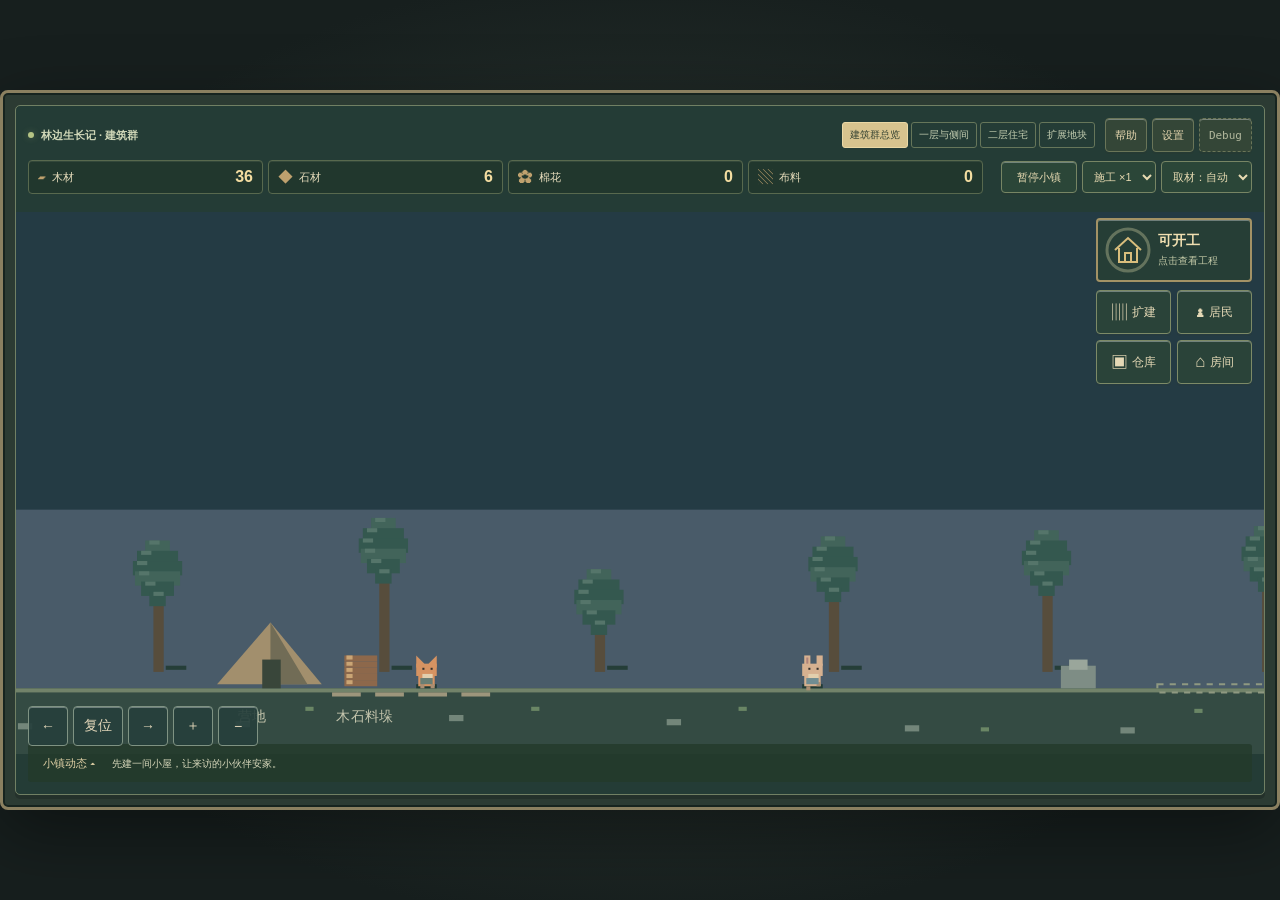
==== commit 1cee5c9f: "Sync web: Move town management into on-demand scene windows Desktop-Build-Source: 5f84cdac2cd046966c" ====
--- a/src/web/index.html
+++ b/src/web/index.html
@@ -20,35 +20,20 @@
     <section class="landscape" aria-label="持久建筑群">
       <div class="scene-toolbar"><div><span class="status-dot" aria-hidden="true"></span><strong id="scene-name">我的小镇</strong></div><div class="views" id="views" role="group" aria-label="查看建筑群与楼层"></div><nav class="main-tools" aria-label="游戏菜单"><button id="open-help" title="玩法说明">帮助</button><button id="open-settings">设置</button><button id="open-debug" class="debug-trigger">Debug</button></nav></div>
       <div class="scene-hud"><section class="resource-strip" aria-label="可用材料，点击查看仓库"><div id="resource-cards" class="resource-cards"></div></section><div class="scene-controls" aria-label="施工控制"><button id="pause" class="play-button">暂停小镇</button><label title="施工速度"><span class="sr-only">施工速度</span><select id="speed"><option value="1">施工 ×1</option><option value="2">施工 ×2</option></select></label><label title="取材优先"><span class="sr-only">取材优先</span><select id="priority"><option value="auto">取材：自动</option><option value="W">优先木材</option><option value="S">优先石材</option></select></label></div></div><span id="debug-badge" class="debug-badge" hidden></span>
-      <div class="camera-tools"><button id="pan-left" aria-label="向左浏览">←</button><button id="camera-reset">复位</button><button id="pan-right" aria-label="向右浏览">→</button><button id="zoom-in" aria-label="放大场景">＋</button><button id="zoom-out" aria-label="缩小场景">−</button></div><div class="world"><canvas id="town-scene" width="960" height="528" aria-label="正面剖面小镇；宠物逐格施工、搬迁和生产"></canvas></div>
-      <div class="scene-caption"><span class="caption-label">小镇动态</span><span id="message" role="status">先建一间小屋，让来访的小伙伴安家。</span></div>
+      <div class="scene-management"><button id="project-badge" class="project-badge" aria-label="工程：可开工" aria-haspopup="dialog"><svg viewBox="0 0 48 48" aria-hidden="true"><circle class="badge-track" cx="24" cy="24" r="21"/><circle id="badge-ring" cx="24" cy="24" r="21"/><path d="M11 24 24 12 37 24M15 22V36H33V22M21 36V27H27V36"/></svg><span><strong id="badge-label">可开工</strong><small id="badge-progress">选择下一项</small></span><i id="project-notice" hidden aria-hidden="true"></i></button><nav class="management-tools" aria-label="小镇管理"><button id="open-extensions" data-tab="extensions"><span aria-hidden="true">▥</span>扩建</button><button id="tab-residents" data-tab="residents"><span aria-hidden="true">♟</span>居民 <small id="resident-count"></small></button><button id="tab-storage" data-tab="storage"><span aria-hidden="true">▣</span>仓库</button><button id="tab-rooms" data-tab="rooms"><span aria-hidden="true">⌂</span>房间</button></nav></div><div id="visitor-hints" class="visitor-hints" aria-label="镜头外的来访角色"></div><div id="visitor-bubbles" class="visitor-bubbles"></div><div class="camera-tools"><button id="pan-left" aria-label="向左浏览">←</button><button id="camera-reset">复位</button><button id="pan-right" aria-label="向右浏览">→</button><button id="zoom-in" aria-label="放大场景">＋</button><button id="zoom-out" aria-label="缩小场景">−</button></div><div class="world"><canvas id="town-scene" width="960" height="528" aria-label="正面剖面小镇；宠物逐格施工、搬迁和生产"></canvas></div>
+      <div class="scene-caption"><button id="open-journal" class="caption-label">小镇动态 ▴</button><span id="message" role="status">先建一间小屋，让来访的小伙伴安家。</span></div>
 
 
     </section>
 
-    <aside class="management" aria-label="小镇管理">
-      <div class="tabs" role="tablist" aria-label="小镇信息">
-        <button id="tab-projects" role="tab" aria-selected="true" aria-controls="panel-projects" data-tab="projects">工程</button>
-        <button id="tab-residents" role="tab" aria-selected="false" aria-controls="panel-residents" tabindex="-1" data-tab="residents">居民 <span id="resident-count"></span></button>
-        <button id="tab-storage" role="tab" aria-selected="false" aria-controls="panel-storage" tabindex="-1" data-tab="storage">仓库</button>
-        <button id="tab-rooms" role="tab" aria-selected="false" aria-controls="panel-rooms" tabindex="-1" data-tab="rooms">房间</button>
-      </div>
-      <section id="panel-projects" class="tab-panel" role="tabpanel" aria-labelledby="tab-projects">    <section class="goal-card" aria-label="当前目标">
-      <div class="section-heading"><span class="eyebrow" id="chapter-number">当前目标</span><span id="project-state" class="state-pill"></span></div>
-      <h2 id="project-title">为小伙伴建一个家</h2><p id="objective"></p>
-      <div class="next-step"><span>现在做什么</span><p id="next-action"></p></div>
-      <p id="project-status"></p><progress id="project-progress" aria-label="工程施工进度" hidden></progress>
-      <div id="project-needs" class="need-chips" aria-label="本工程剩余用料"></div>
-      <button class="primary" id="preview-project">查看图纸并开工 →</button>
-      <button id="cancel-project" class="text-button" hidden>取消尚未动工的工程</button>
-    </section><section class="idle-section"><h3>工程待办 · 最多三个</h3><div id="project-queue"></div><div id="queue-options"></div><p id="queue-wait" role="status"></p></section><section class="idle-section"><h3>林边互动</h3><div id="interactions"></div></section><section class="idle-section"><h3>扩展地块 · 三选一</h3><div id="extensions"></div></section><h3 class="route-title">成长路线</h3><ol id="roadmap" class="roadmap"></ol><details class="journal"><summary>最近发生的事</summary><ol id="event-log"></ol></details></section>
-      <section id="panel-residents" class="tab-panel" role="tabpanel" aria-labelledby="tab-residents" hidden><h3>一起生活的小伙伴</h3><p class="panel-intro">有床位就能入住，有工作设施才会生产。</p><div id="residents"></div></section>
-      <section id="panel-storage" class="tab-panel" role="tabpanel" aria-labelledby="tab-storage" hidden><h3>材料与家具</h3><p class="panel-intro">可用 = 仓内 + 营地料垛 + 回收箱。在途材料送达后才能使用。</p><div id="warehouse"></div><details class="storage-extra"><summary>营地与完整家具</summary><p id="yard-status"></p><p id="furniture-status"></p><div id="furniture-buttons" class="tool-row"></div><p class="panel-intro">转存不消耗材料，只腾出仓位；完整家具可留待图纸复用。</p></details></section>
-      <section id="panel-rooms" class="tab-panel" role="tabpanel" aria-labelledby="tab-rooms" hidden><h3>住处与工作空间</h3><p class="panel-intro">改建只调整需要变化的部分，保留原有结构。</p><div id="rooms"></div></section>
-    </aside>
+
   </div>
 
 <div id="toast" class="toast" role="status" hidden></div>
+<dialog id="management-dialog" aria-labelledby="management-title"><div class="dialog-heading"><h2 id="management-title">工程列表</h2><button data-close="management-dialog" aria-label="关闭管理窗口">✕</button></div><section id="panel-projects" class="tab-panel"><p class="panel-intro">选好图纸后直接开工，材料可以边采边建。工程完成后再来安排下一项。</p><div id="project-list"></div><p id="saved-queue" class="dialog-note"></p></section>      <section id="panel-residents" class="tab-panel" aria-labelledby="tab-residents" hidden><h3>一起生活的小伙伴</h3><p class="panel-intro">有床位就能入住，有工作设施才会生产。</p><div id="residents"></div></section>
+      <section id="panel-storage" class="tab-panel" aria-labelledby="tab-storage" hidden><h3>材料与家具</h3><p class="panel-intro">可用 = 仓内 + 营地料垛 + 回收箱。在途材料送达后才能使用。</p><div id="warehouse"></div><details class="storage-extra"><summary>营地与完整家具</summary><p id="yard-status"></p><p id="furniture-status"></p><div id="furniture-buttons" class="tool-row"></div><p class="panel-intro">转存不消耗材料，只腾出仓位；完整家具可留待图纸复用。</p></details></section>
+      <section id="panel-rooms" class="tab-panel" aria-labelledby="tab-rooms" hidden><h3>住处与工作空间</h3><p class="panel-intro">改建只调整需要变化的部分，保留原有结构。</p><div id="rooms"></div></section>
+<section id="panel-extensions" class="tab-panel" hidden><p class="panel-intro">三选一；动工前可以撤回选择，首次施工后锁定用途。</p><div id="extensions"></div></section><section id="panel-journal" class="tab-panel" hidden><ol id="event-log"></ol></section></dialog><dialog id="interaction-dialog" aria-labelledby="interaction-title"><div class="dialog-heading"><span class="eyebrow">林边来访</span><button data-close="interaction-dialog" aria-label="关闭互动详情">✕</button></div><h2 id="interaction-title"></h2><div id="interaction-detail"></div></dialog>
 <dialog id="project-dialog" aria-labelledby="preview-title">
   <div class="dialog-heading"><span class="eyebrow">工程图纸</span><button data-close="project-dialog" aria-label="关闭工程图纸">✕</button></div>
   <h2 id="preview-title"></h2><p id="preview-description"></p>
@@ -60,7 +45,7 @@
 </dialog>
 <dialog id="help-dialog" aria-labelledby="help-title">
   <div class="dialog-heading"><span class="eyebrow">第一次来到小镇</span><button data-close="help-dialog" aria-label="关闭玩法说明">✕</button></div><h2 id="help-title">你定目标，小伙伴来建造。</h2>
-  <ol class="guide"><li><strong>先看「当前目标」</strong><p>打开图纸，看看需要什么、会改变哪里，再确认开工。材料不足也能开始。</p></li><li><strong>看着小伙伴自动工作</strong><p>建造员会补采木石。居民有住处和工作设施后，会持续生产；不需要反复点击收集。</p></li><li><strong>完工后，再往前走一步</strong><p>新工程会在原有小屋上加层、扩建，或保留结构改建内部。居民、材料和旧建筑都会留下。</p></li></ol>
+  <ol class="guide"><li><strong>点击右上角「工程」</strong><p>打开工程列表与图纸，看看需要什么、会改变哪里，再确认开工。材料不足也能开始。</p></li><li><strong>看着小伙伴自动工作</strong><p>建造员会补采木石。居民有住处和工作设施后，会持续生产；不需要反复点击收集。</p></li><li><strong>完工后，再往前走一步</strong><p>新工程会在原有小屋上加层、扩建，或保留结构改建内部。居民、材料和旧建筑都会留下。</p></li></ol>
   <div class="help-grid"><p><strong>居民</strong>查看到访、工作和住处，空闲时安排床位。</p><p><strong>仓库</strong>查看缺料和来源，转存材料腾出仓位。</p><p><strong>房间</strong>查看空间是否可用，切换楼层近看。</p><p><strong>暂停与保存</strong>运行中的小镇关闭后最多结算 8 小时；主动暂停后不结算。</p></div><p class="dialog-note">菜单打开时小镇仍会运行；需要停下来时，先点击「暂停小镇」。</p><div class="dialog-actions"><button class="primary" data-close="help-dialog">明白了，去建小镇</button></div>
 </dialog>
 <dialog id="settings-dialog" aria-labelledby="settings-title">
--- a/src/web/town.css
+++ b/src/web/town.css
@@ -66,3 +66,21 @@
 @media(max-width:799px){
  html,body{height:auto;min-height:100%;overflow:auto}body{display:block;padding:0}.game-viewport{width:100%;height:auto}.shell{position:relative;width:100%;height:auto;min-height:100dvh;transform:none;padding:8px;overflow:visible;border-radius:0}.play-layout{display:flex;flex-direction:column;gap:12px}.landscape{width:100%;height:400px;min-height:400px}.management{width:100%;height:auto;min-height:280px}.tab-panel{max-height:70dvh;height:auto}.tabs button{min-height:44px;font-size:13px}.scene-toolbar{flex-wrap:wrap;top:10px;left:8px;right:8px;gap:6px}.scene-toolbar>div:first-child{flex-basis:100%}.views{flex:1;gap:3px}.views button{font-size:10px;padding:4px 5px;min-height:34px}.main-tools{gap:3px}.main-tools button{padding:4px 6px;min-height:34px;font-size:11px}.scene-hud{top:94px;left:8px;right:8px;display:block}.resource-cards{max-width:none}.scene-hud .resource-card{padding:6px 5px;gap:3px}.scene-hud .resource-card .resource-name{font-size:10px}.scene-hud .resource-card .resource-symbol{display:none}.scene-hud .resource-card b{font-size:14px}.scene-controls{margin-top:8px;justify-content:flex-end}.camera-tools{top:184px;left:8px;gap:4px}.camera-tools button{min-height:36px;padding:5px 8px}.scene-caption{font-size:10px;left:8px;right:8px;bottom:8px}.caption-label{display:none}.pause-banner{top:230px;left:20px;width:calc(100% - 40px)}.error{position:relative;top:auto;left:auto;width:100%;max-height:none}.ownership-banner{position:relative;top:auto;font-size:13px}.toast{position:fixed;left:50%;bottom:20px;width:90%;font-size:13px}.shell:has(dialog[open]):after{position:fixed}dialog{width:calc(100% - 20px);max-width:640px;max-height:90dvh;transform:translate(-50%,-50%);padding:16px}dialog button{min-height:40px}.dialog-actions{bottom:-16px}.queue-row button,.queue-candidate button,.interaction-card button,.extension-card button{min-height:40px}.extension-card canvas{width:120px}.moving-row{display:block}.moving-row select{max-width:100%;width:100%}
 }
+
+/* Scene-first management: full playfield and one on-demand dialog. */
+.play-layout{grid-template-columns:minmax(0,1fr);grid-template-areas:'scene';gap:0}.landscape{grid-area:scene;width:100%;height:100%}
+.world{inset:106px 0 40px;display:block}.world canvas{display:block;width:100%;height:100%;aspect-ratio:auto;object-fit:fill}
+.scene-management{position:absolute;right:12px;top:112px;z-index:3;width:156px;display:grid;gap:8px}.project-badge{position:relative;display:flex;align-items:center;gap:6px;min-height:64px;padding:6px;background:#263f35ed;color:#f0dfb1;border:2px solid #a39265;text-align:left}.project-badge svg{width:48px;height:48px;flex:none;fill:none;stroke:#d8bd7c;stroke-width:2;stroke-linejoin:miter}.project-badge circle{stroke-width:3;transform:rotate(-90deg);transform-origin:24px 24px;stroke-dasharray:132;stroke-dashoffset:132}.project-badge .badge-track{stroke:#64735d;stroke-dashoffset:0}.project-badge strong{display:block;font-size:14px;white-space:nowrap}.project-badge small{display:block;font-size:10px;margin-top:4px;white-space:nowrap;color:#c2c8a6}.project-badge i{position:absolute;width:9px;height:9px;right:5px;top:5px;border:1px solid #fff0b9;border-radius:50%;background:#e7b955}.project-badge[data-state=working] svg path{animation:building-step .75s steps(2,end) infinite}.project-badge[data-state=waiting] svg path{stroke-dasharray:3 2}.project-badge[data-state=paused] svg{opacity:.65}@keyframes building-step{50%{stroke:#fff2c7}}
+.management-tools{display:grid;grid-template-columns:1fr 1fr;gap:6px}.management-tools button{display:flex;align-items:center;justify-content:center;gap:4px;min-height:44px;background:#2b4438ee;color:#e5d9b6;border-color:#7d8a67;font-size:12px;padding:5px}.management-tools button span{font-size:17px}.management-tools small{font-size:9px}
+.camera-tools{top:auto;bottom:48px;left:12px;z-index:3}.camera-tools button{min-width:40px;min-height:40px}.scene-caption{display:flex}.caption-label{display:block;flex:none;font-size:11px!important;min-height:28px;padding:3px 6px!important;background:transparent;color:#e0d1a6;border:0;box-shadow:none;cursor:pointer}.scene-caption #message{font-size:10px}
+.visitor-bubbles{position:absolute;inset:0;pointer-events:none;z-index:2}.visitor-bubble{position:absolute;transform:translate(-50%,-100%);pointer-events:auto;cursor:pointer;min-height:32px;padding:4px 8px;background:#f2e1ad;color:#344c3e;border:2px solid #8b966f;font-size:11px;white-space:nowrap;box-shadow:0 3px #182f29aa}.visitor-bubble:after{content:'';position:absolute;width:6px;height:6px;background:#f2e1ad;border-right:2px solid #8b966f;border-bottom:2px solid #8b966f;bottom:-5px;left:calc(50% - 4px);transform:rotate(45deg)}.visitor-hints{position:absolute;right:12px;bottom:48px;display:grid;gap:4px;z-index:3}.visitor-hints button{font-size:11px;min-height:34px;background:#e5d2a4;color:#354b3e}
+#management-dialog{width:660px}#management-dialog h2{margin:0;font-size:21px}#management-dialog .tab-panel{padding:12px 0 0;overflow:visible;max-height:none}.project-row{padding:14px 12px;border:1px solid #c9bea0;margin:10px 0;background:#f5eedc;scroll-margin:10px}.project-row.current{border:2px solid #68805a;background:#e5e8d1}.project-row.complete{background:#e6e2d2}.project-row h3{font-size:16px;margin:0 0 6px}.project-row p{margin:5px 0}.project-row-state{font-size:12px;color:#405b3e}.project-row button{min-height:40px;margin:5px 5px 0 0}.project-row progress{display:block;width:100%;height:8px}.extension-card{min-height:130px;display:flow-root}.extension-card h3{font-size:16px}#interaction-detail button{margin:12px 8px 0 0;min-height:44px}#event-log{padding-left:24px;font-size:12px;line-height:1.9}#event-log li+li{margin-top:8px}.pause-banner{top:166px;left:26px;width:340px;z-index:4}.toast{left:50%;bottom:54px;z-index:10}dialog .dialog-heading{position:sticky;top:-20px;background:var(--paper);z-index:2;padding:4px 0}.dialog-heading button{min-width:44px;min-height:44px}
+@media(max-width:799px){
+ html,body{height:100%;overflow:hidden}.game-viewport{height:100dvh}.shell{height:100dvh;min-height:400px;overflow:hidden;padding:4px}.play-layout{display:grid;min-height:0}.landscape{height:100%;min-height:0}.scene-toolbar{top:6px;left:6px;right:6px;flex-wrap:nowrap;gap:4px}.scene-toolbar>div:first-child{display:none}.views{flex:1;min-width:0;gap:2px}.views button{padding:3px 4px;min-height:36px;font-size:9px}.main-tools button{font-size:10px;padding:3px 5px;min-height:36px}.scene-hud{top:50px;left:6px;right:6px}.scene-hud .resource-card{min-height:34px}.scene-controls{margin-top:6px;justify-content:flex-start}.scene-controls button,.scene-controls select{height:36px;min-height:36px}.world{inset:132px 0 42px}.scene-management{top:136px;right:6px;width:112px;gap:5px}.project-badge{padding:3px;min-height:52px;gap:3px}.project-badge svg{width:38px;height:38px}.project-badge strong{font-size:12px}.project-badge small{font-size:8px}.management-tools{gap:4px}.management-tools button{min-height:40px;font-size:11px;gap:2px}.management-tools button span{font-size:13px}.management-tools small{display:none}.camera-tools{top:auto;bottom:46px;left:6px;gap:3px}.camera-tools button{min-width:34px;min-height:36px;font-size:11px;padding:4px 7px}.visitor-hints{right:6px;bottom:46px;gap:3px}.visitor-hints button{font-size:10px;padding:4px 5px;min-height:30px}.visitor-bubble{font-size:10px;min-height:30px;padding:3px 5px}.scene-caption{left:6px;right:6px;bottom:5px;gap:6px;padding:2px 4px;min-height:32px}.caption-label{font-size:10px!important}.pause-banner{top:140px;left:15px;width:calc(100% - 150px);padding:8px}.pause-banner span{display:none}.pause-banner button{min-height:36px}dialog,#management-dialog{width:calc(100% - 16px);max-width:660px;max-height:calc(100dvh - 16px);padding:12px 14px;transform:translate(-50%,-50%)}dialog .dialog-heading{top:-12px}.dialog-actions{bottom:-12px}.diff-grid,.help-grid{grid-template-columns:1fr}.extension-card canvas{width:100px;height:80px}.toast{width:calc(100% - 24px);max-width:550px;bottom:48px}.visitor-bubbles button{touch-action:manipulation}
+}
+@media(prefers-reduced-motion:reduce){.project-badge svg path{animation:none}}
+
+.management-tools button{white-space:nowrap}.management-tools small{display:none}
+
+@media(max-width:799px) and (max-height:500px){.scene-management{top:90px;width:auto;display:flex;align-items:center;gap:5px}.project-badge{min-height:44px;width:110px}.project-badge svg{width:34px;height:34px}.management-tools{display:flex;gap:4px}.management-tools button{min-width:50px;min-height:40px}.world{top:142px}}
+@media(max-width:500px) and (max-height:500px){.scene-management{top:136px;left:6px;justify-content:space-between}.world{top:192px}}
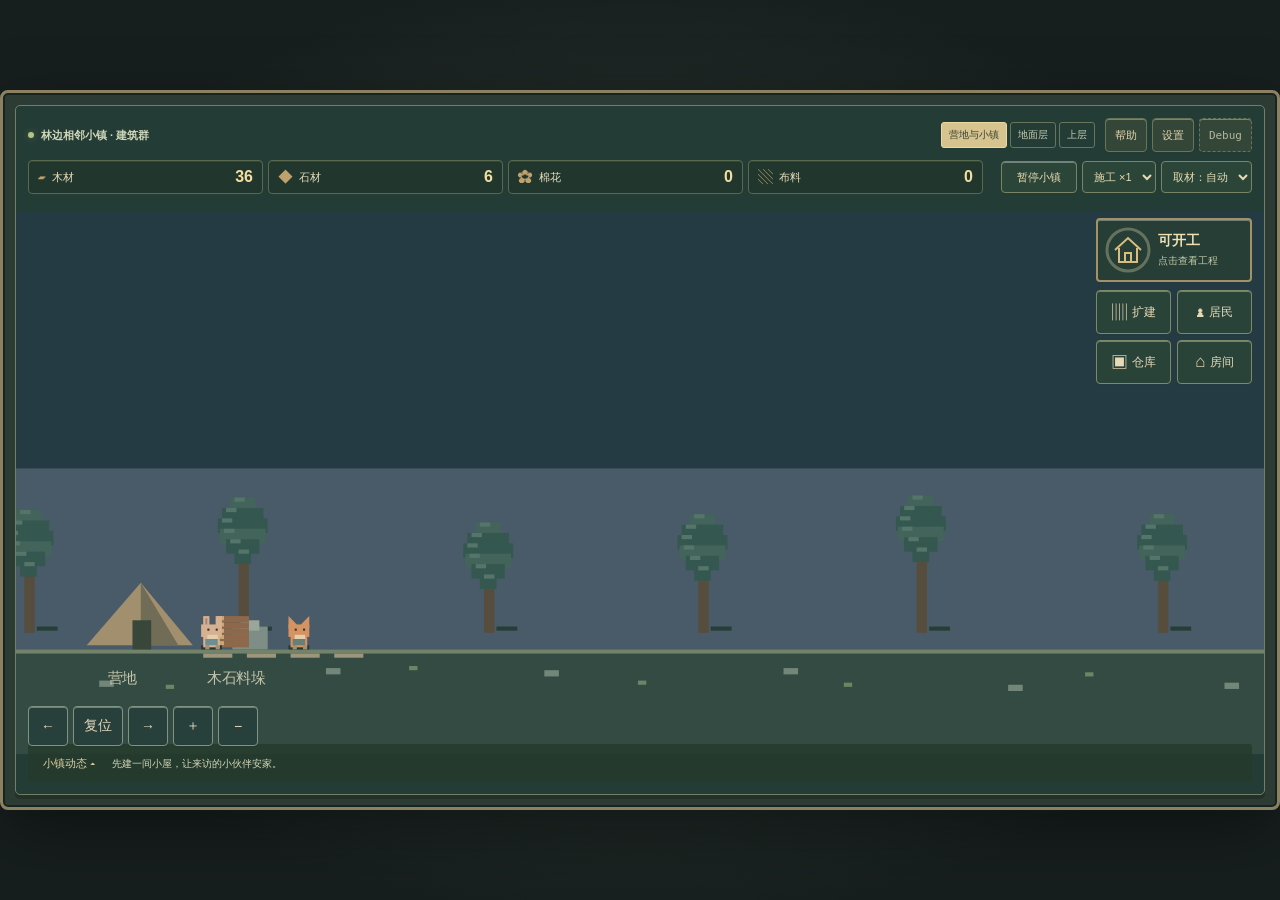
==== commit 10855230: "Sync web: Implement modular town buildings and adjacent connection projects Desktop-Build-Source: 03" ====
--- a/src/web/index.html
+++ b/src/web/index.html
@@ -3,12 +3,13 @@
 <head>
   <meta charset="utf-8"><meta name="viewport" content="width=device-width,initial-scale=1">
   <meta name="theme-color" content="#203e38"><title>撒下一座小镇 · 林边生长记</title>
-  <link rel="stylesheet" href="./town.css?v=idle1">
+  <link rel="stylesheet" href="./town.css?v=modular1">
   <script defer src="./construction-config.js"></script><script defer src="./cutaway-motion.js"></script>
   <script defer src="./pet-work-art.js"></script><script defer src="./session-clock.js"></script>
   <script defer src="./town-time.js"></script>
-  <script defer src="./town-config.js?v=idle1"></script><script defer src="./town-engine.js?v=idle1"></script>
-  <script defer src="./town-renderer.js?v=idle1"></script><script defer src="./town-app.js?v=idle1"></script>
+  <script defer src="./town-layout.js?v=modular1"></script>
+  <script defer src="./town-config.js?v=modular1"></script><script defer src="./town-engine.js?v=modular1"></script>
+  <script defer src="./town-renderer.js?v=modular1"></script><script defer src="./town-app.js?v=modular1"></script>
 </head>
 <body>
 <div class="game-viewport"><main class="shell" aria-label="撒下一座小镇游戏窗口">
@@ -20,7 +21,7 @@
     <section class="landscape" aria-label="持久建筑群">
       <div class="scene-toolbar"><div><span class="status-dot" aria-hidden="true"></span><strong id="scene-name">我的小镇</strong></div><div class="views" id="views" role="group" aria-label="查看建筑群与楼层"></div><nav class="main-tools" aria-label="游戏菜单"><button id="open-help" title="玩法说明">帮助</button><button id="open-settings">设置</button><button id="open-debug" class="debug-trigger">Debug</button></nav></div>
       <div class="scene-hud"><section class="resource-strip" aria-label="可用材料，点击查看仓库"><div id="resource-cards" class="resource-cards"></div></section><div class="scene-controls" aria-label="施工控制"><button id="pause" class="play-button">暂停小镇</button><label title="施工速度"><span class="sr-only">施工速度</span><select id="speed"><option value="1">施工 ×1</option><option value="2">施工 ×2</option></select></label><label title="取材优先"><span class="sr-only">取材优先</span><select id="priority"><option value="auto">取材：自动</option><option value="W">优先木材</option><option value="S">优先石材</option></select></label></div></div><span id="debug-badge" class="debug-badge" hidden></span>
-      <div class="scene-management"><button id="project-badge" class="project-badge" aria-label="工程：可开工" aria-haspopup="dialog"><svg viewBox="0 0 48 48" aria-hidden="true"><circle class="badge-track" cx="24" cy="24" r="21"/><circle id="badge-ring" cx="24" cy="24" r="21"/><path d="M11 24 24 12 37 24M15 22V36H33V22M21 36V27H27V36"/></svg><span><strong id="badge-label">可开工</strong><small id="badge-progress">选择下一项</small></span><i id="project-notice" hidden aria-hidden="true"></i></button><nav class="management-tools" aria-label="小镇管理"><button id="open-extensions" data-tab="extensions"><span aria-hidden="true">▥</span>扩建</button><button id="tab-residents" data-tab="residents"><span aria-hidden="true">♟</span>居民 <small id="resident-count"></small></button><button id="tab-storage" data-tab="storage"><span aria-hidden="true">▣</span>仓库</button><button id="tab-rooms" data-tab="rooms"><span aria-hidden="true">⌂</span>房间</button></nav></div><div id="visitor-hints" class="visitor-hints" aria-label="镜头外的来访角色"></div><div id="visitor-bubbles" class="visitor-bubbles"></div><div class="camera-tools"><button id="pan-left" aria-label="向左浏览">←</button><button id="camera-reset">复位</button><button id="pan-right" aria-label="向右浏览">→</button><button id="zoom-in" aria-label="放大场景">＋</button><button id="zoom-out" aria-label="缩小场景">−</button></div><div class="world"><canvas id="town-scene" width="960" height="528" aria-label="正面剖面小镇；宠物逐格施工、搬迁和生产"></canvas></div>
+      <div class="scene-management"><button id="project-badge" class="project-badge" aria-label="工程：可开工" aria-haspopup="dialog"><svg viewBox="0 0 48 48" aria-hidden="true"><circle class="badge-track" cx="24" cy="24" r="21"/><circle id="badge-ring" cx="24" cy="24" r="21"/><path d="M11 24 24 12 37 24M15 22V36H33V22M21 36V27H27V36"/></svg><span><strong id="badge-label">可开工</strong><small id="badge-progress">选择下一项</small></span><i id="project-notice" hidden aria-hidden="true"></i></button><nav class="management-tools" aria-label="小镇管理"><button id="open-extensions" data-tab="extensions"><span aria-hidden="true">▥</span>扩建</button><button id="tab-residents" data-tab="residents"><span aria-hidden="true">♟</span>居民 <small id="resident-count"></small></button><button id="tab-storage" data-tab="storage"><span aria-hidden="true">▣</span>仓库</button><button id="tab-rooms" data-tab="rooms"><span aria-hidden="true">⌂</span>房间</button></nav></div><div id="placement-hint" class="placement-hint" hidden>点击高亮位置选择建筑与尺寸 <button id="placement-return">返回扩建选择</button></div><div id="visitor-hints" class="visitor-hints" aria-label="镜头外的来访角色"></div><div id="visitor-bubbles" class="visitor-bubbles"></div><div class="camera-tools"><button id="pan-left" aria-label="向左浏览">←</button><button id="camera-reset">复位</button><button id="pan-right" aria-label="向右浏览">→</button><button id="zoom-in" aria-label="放大场景">＋</button><button id="zoom-out" aria-label="缩小场景">−</button></div><div class="world"><canvas id="town-scene" width="960" height="528" aria-label="正面剖面小镇；宠物逐格施工、搬迁和生产"></canvas></div>
       <div class="scene-caption"><button id="open-journal" class="caption-label">小镇动态 ▴</button><span id="message" role="status">先建一间小屋，让来访的小伙伴安家。</span></div>
 
 
@@ -33,10 +34,11 @@
 <dialog id="management-dialog" aria-labelledby="management-title"><div class="dialog-heading"><h2 id="management-title">工程列表</h2><button data-close="management-dialog" aria-label="关闭管理窗口">✕</button></div><section id="panel-projects" class="tab-panel"><p class="panel-intro">选好图纸后直接开工，材料可以边采边建。工程完成后再来安排下一项。</p><div id="project-list"></div><p id="saved-queue" class="dialog-note"></p></section>      <section id="panel-residents" class="tab-panel" aria-labelledby="tab-residents" hidden><h3>一起生活的小伙伴</h3><p class="panel-intro">有床位就能入住，有工作设施才会生产。</p><div id="residents"></div></section>
       <section id="panel-storage" class="tab-panel" aria-labelledby="tab-storage" hidden><h3>材料与家具</h3><p class="panel-intro">可用 = 仓内 + 营地料垛 + 回收箱。在途材料送达后才能使用。</p><div id="warehouse"></div><details class="storage-extra"><summary>营地与完整家具</summary><p id="yard-status"></p><p id="furniture-status"></p><div id="furniture-buttons" class="tool-row"></div><p class="panel-intro">转存不消耗材料，只腾出仓位；完整家具可留待图纸复用。</p></details></section>
       <section id="panel-rooms" class="tab-panel" aria-labelledby="tab-rooms" hidden><h3>住处与工作空间</h3><p class="panel-intro">改建只调整需要变化的部分，保留原有结构。</p><div id="rooms"></div></section>
-<section id="panel-extensions" class="tab-panel" hidden><p class="panel-intro">三选一；动工前可以撤回选择，首次施工后锁定用途。</p><div id="extensions"></div></section><section id="panel-journal" class="tab-panel" hidden><ol id="event-log"></ol></section></dialog><dialog id="interaction-dialog" aria-labelledby="interaction-title"><div class="dialog-heading"><span class="eyebrow">林边来访</span><button data-close="interaction-dialog" aria-label="关闭互动详情">✕</button></div><h2 id="interaction-title"></h2><div id="interaction-detail"></div></dialog>
+<section id="panel-extensions" class="tab-panel" hidden><p class="panel-intro">选择位置、建筑和实际尺寸，再查看完整连接图纸。每次只施工一项；后续扩建可以继续选择其他设施。</p><div id="extensions"></div></section><section id="panel-journal" class="tab-panel" hidden><ol id="event-log"></ol></section></dialog><dialog id="interaction-dialog" aria-labelledby="interaction-title"><div class="dialog-heading"><span class="eyebrow">林边来访</span><button data-close="interaction-dialog" aria-label="关闭互动详情">✕</button></div><h2 id="interaction-title"></h2><div id="interaction-detail"></div></dialog>
 <dialog id="project-dialog" aria-labelledby="preview-title">
   <div class="dialog-heading"><span class="eyebrow">工程图纸</span><button data-close="project-dialog" aria-label="关闭工程图纸">✕</button></div>
   <h2 id="preview-title"></h2><p id="preview-description"></p>
+  <canvas id="blueprint-scene" width="720" height="300" aria-label="完整施工图纸"></canvas><p>绿色：新增主体　金色：连接与承托　淡色：保留　红色：局部拆解</p>
   <div id="preview-materials" class="preview-materials"></div><p id="preview-cost"></p><p id="preview-recovery"></p>
   <div id="impact" class="impact"></div><div id="moving-choices"></div>
   <details class="construction-details"><summary>查看保留、拆解与新增清单</summary><div class="diff-grid"><section><h3>原样保留</h3><div id="diff-retained"></div></section><section><h3>完整搬移 / 复用</h3><div id="diff-moved"></div></section><section><h3>拆解回收</h3><div id="diff-removed"></div></section><section><h3>新增安装</h3><div id="diff-added"></div></section></div></details>
--- a/src/web/town.css
+++ b/src/web/town.css
@@ -84,3 +84,7 @@
 
 @media(max-width:799px) and (max-height:500px){.scene-management{top:90px;width:auto;display:flex;align-items:center;gap:5px}.project-badge{min-height:44px;width:110px}.project-badge svg{width:34px;height:34px}.management-tools{display:flex;gap:4px}.management-tools button{min-width:50px;min-height:40px}.world{top:142px}}
 @media(max-width:500px) and (max-height:500px){.scene-management{top:136px;left:6px;justify-content:space-between}.world{top:192px}}
+
+#blueprint-scene,#extensions canvas{display:block;width:100%;height:auto;image-rendering:pixelated;border:1px solid #587267;border-radius:8px;margin:12px 0}.placement-options{display:flex;flex-wrap:wrap;gap:8px;margin:12px 0}.placement-options [aria-pressed=true]{outline:2px solid #b4d6a7;background:#426258}.placement-hint{position:absolute;z-index:8;bottom:65px;left:16px;max-width:calc(100% - 32px);padding:10px;background:#243f35f5;border:1px solid #adc8a0;border-radius:8px}#building-size,#building-type{max-width:100%}
+
+.placement-hint{color:#f3edcc}
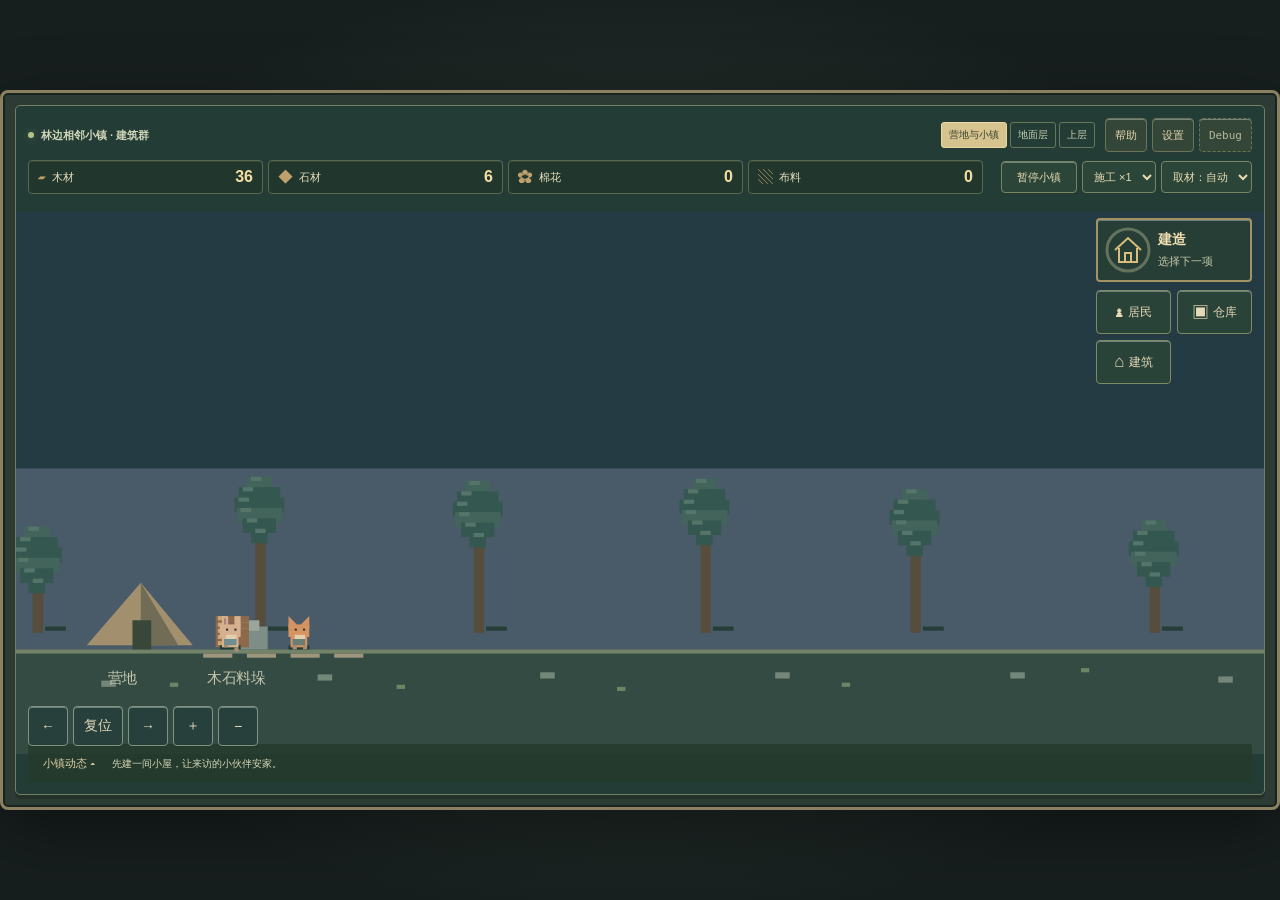
==== commit f92f190e: "Sync web: Unify town building flow, real stages and completion results Desktop-Build-Source: e3daf6c" ====
--- a/src/web/index.html
+++ b/src/web/index.html
@@ -3,13 +3,13 @@
 <head>
   <meta charset="utf-8"><meta name="viewport" content="width=device-width,initial-scale=1">
   <meta name="theme-color" content="#203e38"><title>撒下一座小镇 · 林边生长记</title>
-  <link rel="stylesheet" href="./town.css?v=modular1">
+  <link rel="stylesheet" href="./town.css?v=build-ui1">
   <script defer src="./construction-config.js"></script><script defer src="./cutaway-motion.js"></script>
   <script defer src="./pet-work-art.js"></script><script defer src="./session-clock.js"></script>
   <script defer src="./town-time.js"></script>
-  <script defer src="./town-layout.js?v=modular1"></script>
-  <script defer src="./town-config.js?v=modular1"></script><script defer src="./town-engine.js?v=modular1"></script>
-  <script defer src="./town-renderer.js?v=modular1"></script><script defer src="./town-app.js?v=modular1"></script>
+  <script defer src="./town-layout.js?v=build-ui1"></script>
+  <script defer src="./town-config.js?v=build-ui1"></script><script defer src="./town-engine.js?v=build-ui1"></script>
+  <script defer src="./town-renderer.js?v=build-ui1"></script><script defer src="./town-app.js?v=build-ui1"></script>
 </head>
 <body>
 <div class="game-viewport"><main class="shell" aria-label="撒下一座小镇游戏窗口">
@@ -21,7 +21,7 @@
     <section class="landscape" aria-label="持久建筑群">
       <div class="scene-toolbar"><div><span class="status-dot" aria-hidden="true"></span><strong id="scene-name">我的小镇</strong></div><div class="views" id="views" role="group" aria-label="查看建筑群与楼层"></div><nav class="main-tools" aria-label="游戏菜单"><button id="open-help" title="玩法说明">帮助</button><button id="open-settings">设置</button><button id="open-debug" class="debug-trigger">Debug</button></nav></div>
       <div class="scene-hud"><section class="resource-strip" aria-label="可用材料，点击查看仓库"><div id="resource-cards" class="resource-cards"></div></section><div class="scene-controls" aria-label="施工控制"><button id="pause" class="play-button">暂停小镇</button><label title="施工速度"><span class="sr-only">施工速度</span><select id="speed"><option value="1">施工 ×1</option><option value="2">施工 ×2</option></select></label><label title="取材优先"><span class="sr-only">取材优先</span><select id="priority"><option value="auto">取材：自动</option><option value="W">优先木材</option><option value="S">优先石材</option></select></label></div></div><span id="debug-badge" class="debug-badge" hidden></span>
-      <div class="scene-management"><button id="project-badge" class="project-badge" aria-label="工程：可开工" aria-haspopup="dialog"><svg viewBox="0 0 48 48" aria-hidden="true"><circle class="badge-track" cx="24" cy="24" r="21"/><circle id="badge-ring" cx="24" cy="24" r="21"/><path d="M11 24 24 12 37 24M15 22V36H33V22M21 36V27H27V36"/></svg><span><strong id="badge-label">可开工</strong><small id="badge-progress">选择下一项</small></span><i id="project-notice" hidden aria-hidden="true"></i></button><nav class="management-tools" aria-label="小镇管理"><button id="open-extensions" data-tab="extensions"><span aria-hidden="true">▥</span>扩建</button><button id="tab-residents" data-tab="residents"><span aria-hidden="true">♟</span>居民 <small id="resident-count"></small></button><button id="tab-storage" data-tab="storage"><span aria-hidden="true">▣</span>仓库</button><button id="tab-rooms" data-tab="rooms"><span aria-hidden="true">⌂</span>房间</button></nav></div><div id="placement-hint" class="placement-hint" hidden>点击高亮位置选择建筑与尺寸 <button id="placement-return">返回扩建选择</button></div><div id="visitor-hints" class="visitor-hints" aria-label="镜头外的来访角色"></div><div id="visitor-bubbles" class="visitor-bubbles"></div><div class="camera-tools"><button id="pan-left" aria-label="向左浏览">←</button><button id="camera-reset">复位</button><button id="pan-right" aria-label="向右浏览">→</button><button id="zoom-in" aria-label="放大场景">＋</button><button id="zoom-out" aria-label="缩小场景">−</button></div><div class="world"><canvas id="town-scene" width="960" height="528" aria-label="正面剖面小镇；宠物逐格施工、搬迁和生产"></canvas></div>
+      <div class="scene-management"><button id="project-badge" class="project-badge" aria-label="建造：选择项目" aria-haspopup="dialog"><svg viewBox="0 0 48 48" aria-hidden="true"><circle class="badge-track" cx="24" cy="24" r="21"/><circle id="badge-ring" cx="24" cy="24" r="21"/><path d="M11 24 24 12 37 24M15 22V36H33V22M21 36V27H27V36"/></svg><span><strong id="badge-label">建造</strong><small id="badge-progress">选择下一项</small></span><i id="project-notice" hidden aria-hidden="true"></i></button><nav class="management-tools" aria-label="小镇管理"><button id="tab-residents" data-tab="residents"><span aria-hidden="true">♟</span>居民 <small id="resident-count"></small></button><button id="tab-storage" data-tab="storage"><span aria-hidden="true">▣</span>仓库</button><button id="tab-rooms" data-tab="rooms"><span aria-hidden="true">⌂</span>建筑</button></nav></div><div id="placement-hint" class="placement-hint" hidden>点击高亮位置选择建筑与尺寸 <button id="placement-return">返回位置与尺寸</button></div><div id="visitor-hints" class="visitor-hints" aria-label="镜头外的来访角色"></div><div id="visitor-bubbles" class="visitor-bubbles"></div><div class="camera-tools"><button id="pan-left" aria-label="向左浏览">←</button><button id="camera-reset">复位</button><button id="pan-right" aria-label="向右浏览">→</button><button id="zoom-in" aria-label="放大场景">＋</button><button id="zoom-out" aria-label="缩小场景">−</button></div><div class="world"><canvas id="town-scene" width="960" height="528" aria-label="正面剖面小镇；宠物逐格施工、搬迁和生产"></canvas></div>
       <div class="scene-caption"><button id="open-journal" class="caption-label">小镇动态 ▴</button><span id="message" role="status">先建一间小屋，让来访的小伙伴安家。</span></div>
 
 
@@ -31,24 +31,24 @@
   </div>
 
 <div id="toast" class="toast" role="status" hidden></div>
-<dialog id="management-dialog" aria-labelledby="management-title"><div class="dialog-heading"><h2 id="management-title">工程列表</h2><button data-close="management-dialog" aria-label="关闭管理窗口">✕</button></div><section id="panel-projects" class="tab-panel"><p class="panel-intro">选好图纸后直接开工，材料可以边采边建。工程完成后再来安排下一项。</p><div id="project-list"></div><p id="saved-queue" class="dialog-note"></p></section>      <section id="panel-residents" class="tab-panel" aria-labelledby="tab-residents" hidden><h3>一起生活的小伙伴</h3><p class="panel-intro">有床位就能入住，有工作设施才会生产。</p><div id="residents"></div></section>
+<dialog id="management-dialog" aria-labelledby="management-title"><div class="dialog-heading"><h2 id="management-title">建造</h2><button data-close="management-dialog" aria-label="关闭管理窗口">✕</button></div><section id="panel-projects" class="tab-panel"><p class="panel-intro">选择项目并查看图纸，确认后才开工。材料可以边采边建。</p><section id="project-result" aria-label="建造成果" hidden></section><p id="build-empty" class="next-step" hidden></p><div id="project-list"></div><details id="project-history"><summary>已完成的建造</summary><div id="completed-projects"></div></details><p id="saved-queue" class="dialog-note"></p></section>      <section id="panel-residents" class="tab-panel" aria-labelledby="tab-residents" hidden><h3>一起生活的小伙伴</h3><p class="panel-intro">已到访的居民有床位就能入住，有工作设施才会生产；空床不会增加居民。</p><div id="residents"></div></section>
       <section id="panel-storage" class="tab-panel" aria-labelledby="tab-storage" hidden><h3>材料与家具</h3><p class="panel-intro">可用 = 仓内 + 营地料垛 + 回收箱。在途材料送达后才能使用。</p><div id="warehouse"></div><details class="storage-extra"><summary>营地与完整家具</summary><p id="yard-status"></p><p id="furniture-status"></p><div id="furniture-buttons" class="tool-row"></div><p class="panel-intro">转存不消耗材料，只腾出仓位；完整家具可留待图纸复用。</p></details></section>
       <section id="panel-rooms" class="tab-panel" aria-labelledby="tab-rooms" hidden><h3>住处与工作空间</h3><p class="panel-intro">改建只调整需要变化的部分，保留原有结构。</p><div id="rooms"></div></section>
-<section id="panel-extensions" class="tab-panel" hidden><p class="panel-intro">选择位置、建筑和实际尺寸，再查看完整连接图纸。每次只施工一项；后续扩建可以继续选择其他设施。</p><div id="extensions"></div></section><section id="panel-journal" class="tab-panel" hidden><ol id="event-log"></ol></section></dialog><dialog id="interaction-dialog" aria-labelledby="interaction-title"><div class="dialog-heading"><span class="eyebrow">林边来访</span><button data-close="interaction-dialog" aria-label="关闭互动详情">✕</button></div><h2 id="interaction-title"></h2><div id="interaction-detail"></div></dialog>
+<section id="panel-extensions" class="tab-panel" hidden><p class="panel-intro">已选项目 → 选择位置与尺寸 → 查看图纸 → 确认开工。预览和返回不会开工或更换候选。</p><div id="extensions"></div></section><section id="panel-journal" class="tab-panel" hidden><ol id="event-log"></ol></section></dialog><dialog id="interaction-dialog" aria-labelledby="interaction-title"><div class="dialog-heading"><span class="eyebrow">林边来访</span><button data-close="interaction-dialog" aria-label="关闭互动详情">✕</button></div><h2 id="interaction-title"></h2><div id="interaction-detail"></div></dialog>
 <dialog id="project-dialog" aria-labelledby="preview-title">
   <div class="dialog-heading"><span class="eyebrow">工程图纸</span><button data-close="project-dialog" aria-label="关闭工程图纸">✕</button></div>
   <h2 id="preview-title"></h2><p id="preview-description"></p>
   <canvas id="blueprint-scene" width="720" height="300" aria-label="完整施工图纸"></canvas><p>绿色：新增主体　金色：连接与承托　淡色：保留　红色：局部拆解</p>
   <div id="preview-materials" class="preview-materials"></div><p id="preview-cost"></p><p id="preview-recovery"></p>
-  <div id="impact" class="impact"></div><div id="moving-choices"></div>
+  <div id="impact" class="impact"></div><div id="target-building"></div><div id="moving-choices"></div>
   <details class="construction-details"><summary>查看保留、拆解与新增清单</summary><div class="diff-grid"><section><h3>原样保留</h3><div id="diff-retained"></div></section><section><h3>完整搬移 / 复用</h3><div id="diff-moved"></div></section><section><h3>拆解回收</h3><div id="diff-removed"></div></section><section><h3>新增安装</h3><div id="diff-added"></div></section></div></details>
   <p class="dialog-note">不用备齐全部材料。缺料会自动等待；首次拆装或安装后，工程只能暂停和继续。</p><p id="preview-error" class="save-warning" role="alert"></p>
-  <div class="dialog-actions"><button id="close-preview">再看看</button><button class="primary" id="start-project">确认安排并开工</button></div>
+  <div class="dialog-actions"><button id="close-preview">返回上一步</button><button class="primary" id="start-project">确认开工</button></div>
 </dialog>
 <dialog id="help-dialog" aria-labelledby="help-title">
   <div class="dialog-heading"><span class="eyebrow">第一次来到小镇</span><button data-close="help-dialog" aria-label="关闭玩法说明">✕</button></div><h2 id="help-title">你定目标，小伙伴来建造。</h2>
-  <ol class="guide"><li><strong>点击右上角「工程」</strong><p>打开工程列表与图纸，看看需要什么、会改变哪里，再确认开工。材料不足也能开始。</p></li><li><strong>看着小伙伴自动工作</strong><p>建造员会补采木石。居民有住处和工作设施后，会持续生产；不需要反复点击收集。</p></li><li><strong>完工后，再往前走一步</strong><p>新工程会在原有小屋上加层、扩建，或保留结构改建内部。居民、材料和旧建筑都会留下。</p></li></ol>
-  <div class="help-grid"><p><strong>居民</strong>查看到访、工作和住处，空闲时安排床位。</p><p><strong>仓库</strong>查看缺料和来源，转存材料腾出仓位。</p><p><strong>房间</strong>查看空间是否可用，切换楼层近看。</p><p><strong>暂停与保存</strong>运行中的小镇关闭后最多结算 8 小时；主动暂停后不结算。</p></div><p class="dialog-note">菜单打开时小镇仍会运行；需要停下来时，先点击「暂停小镇」。</p><div class="dialog-actions"><button class="primary" data-close="help-dialog">明白了，去建小镇</button></div>
+  <ol class="guide"><li><strong>点击右上角「建造」</strong><p>选择项目、位置与尺寸，再看图纸并确认开工。改建和改善直接查看原址图纸。材料不足也能开始。</p></li><li><strong>看着小伙伴自动工作</strong><p>建造员会补采木石。居民有住处和工作设施后，会持续生产；不需要反复点击收集。</p></li><li><strong>完工后，再往前走一步</strong><p>在「建造」查看真实成果，再选择下一项。可以连续建设不同设施，或先让小镇继续采集与生产。</p></li></ol>
+  <div class="help-grid"><p><strong>居民</strong>查看到访、工作和住处，空闲时安排床位。</p><p><strong>仓库</strong>查看缺料和来源，转存材料腾出仓位。</p><p><strong>建筑</strong>查看空间是否可用，切换楼层近看。</p><p><strong>暂停与保存</strong>运行中的小镇关闭后最多结算 8 小时；主动暂停后不结算。</p></div><p class="dialog-note">菜单打开时小镇仍会运行；需要停下来时，先点击「暂停小镇」。</p><div class="dialog-actions"><button class="primary" data-close="help-dialog">明白了，去建小镇</button></div>
 </dialog>
 <dialog id="settings-dialog" aria-labelledby="settings-title">
   <div class="dialog-heading"><span class="eyebrow">游戏设置</span><button data-close="settings-dialog" aria-label="关闭设置与存档">✕</button></div><h2 id="settings-title">设置与存档</h2><p id="town-name">林边生长记</p><div class="settings-status-line"><span id="town-time"></span><span id="save-status">本地自动保存</span></div>
--- a/src/web/town.css
+++ b/src/web/town.css
@@ -88,3 +88,9 @@
 #blueprint-scene,#extensions canvas{display:block;width:100%;height:auto;image-rendering:pixelated;border:1px solid #587267;border-radius:8px;margin:12px 0}.placement-options{display:flex;flex-wrap:wrap;gap:8px;margin:12px 0}.placement-options [aria-pressed=true]{outline:2px solid #b4d6a7;background:#426258}.placement-hint{position:absolute;z-index:8;bottom:65px;left:16px;max-width:calc(100% - 32px);padding:10px;background:#243f35f5;border:1px solid #adc8a0;border-radius:8px}#building-size,#building-type{max-width:100%}
 
 .placement-hint{color:#f3edcc}
+
+/* A single compact building entry; detailed stages and results live in its dialog. */
+.project-badge{width:100%}.project-badge>span{min-width:0}.project-badge small{white-space:normal;line-height:1.4;overflow-wrap:anywhere}.project-badge[data-state=blocked]{border-color:#cb9a69}#project-result{padding:16px;border:1px solid #8d9f6d;border-left:4px solid #567256;background:#e5e8d1;border-radius:6px}#project-result h3{font-size:18px}#project-result p{margin:8px 0}#project-history{border-top:1px solid var(--line);margin-top:12px}#project-history summary{font-size:13px}#build-empty{margin:12px 0}.project-row .task-count{color:var(--forest)}.placement-options button{text-align:left;flex:1 1 180px;white-space:normal}.placement-options [aria-pressed=true]{background:#d7dfbd;color:#304b35}.dialog-actions{flex-wrap:wrap}.dialog-actions button{min-height:44px}#placement-back{margin-bottom:12px}
+@media(max-width:799px){#project-result{padding:12px}.dialog-actions button{flex:1 1 130px}.project-badge small{font-size:10px}.project-badge{min-height:64px}}
+
+.project-badge small{font-size:11px;line-height:1.5}
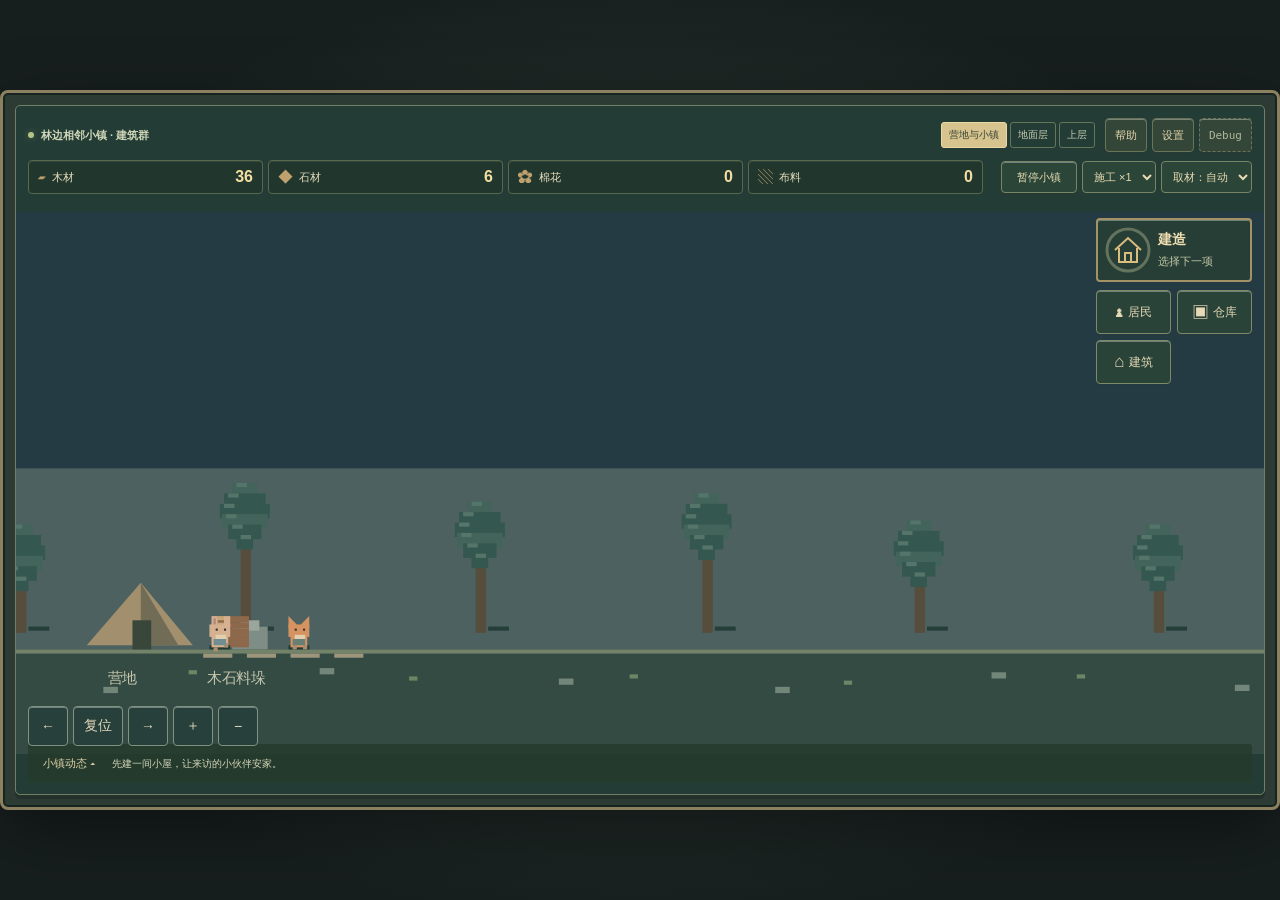
==== commit 48cb44af: "Sync web: Keep completed storage capacity during temporary connection closure Desktop-Build-Source: " ====
--- a/src/web/index.html
+++ b/src/web/index.html
@@ -8,7 +8,7 @@
   <script defer src="./pet-work-art.js"></script><script defer src="./session-clock.js"></script>
   <script defer src="./town-time.js"></script>
   <script defer src="./town-layout.js?v=build-ui1"></script>
-  <script defer src="./town-config.js?v=build-ui1"></script><script defer src="./town-engine.js?v=build-ui1"></script>
+  <script defer src="./town-config.js?v=build-ui1"></script><script defer src="./town-engine.js?v=capacity1"></script>
   <script defer src="./town-renderer.js?v=build-ui1"></script><script defer src="./town-app.js?v=build-ui1"></script>
 </head>
 <body>
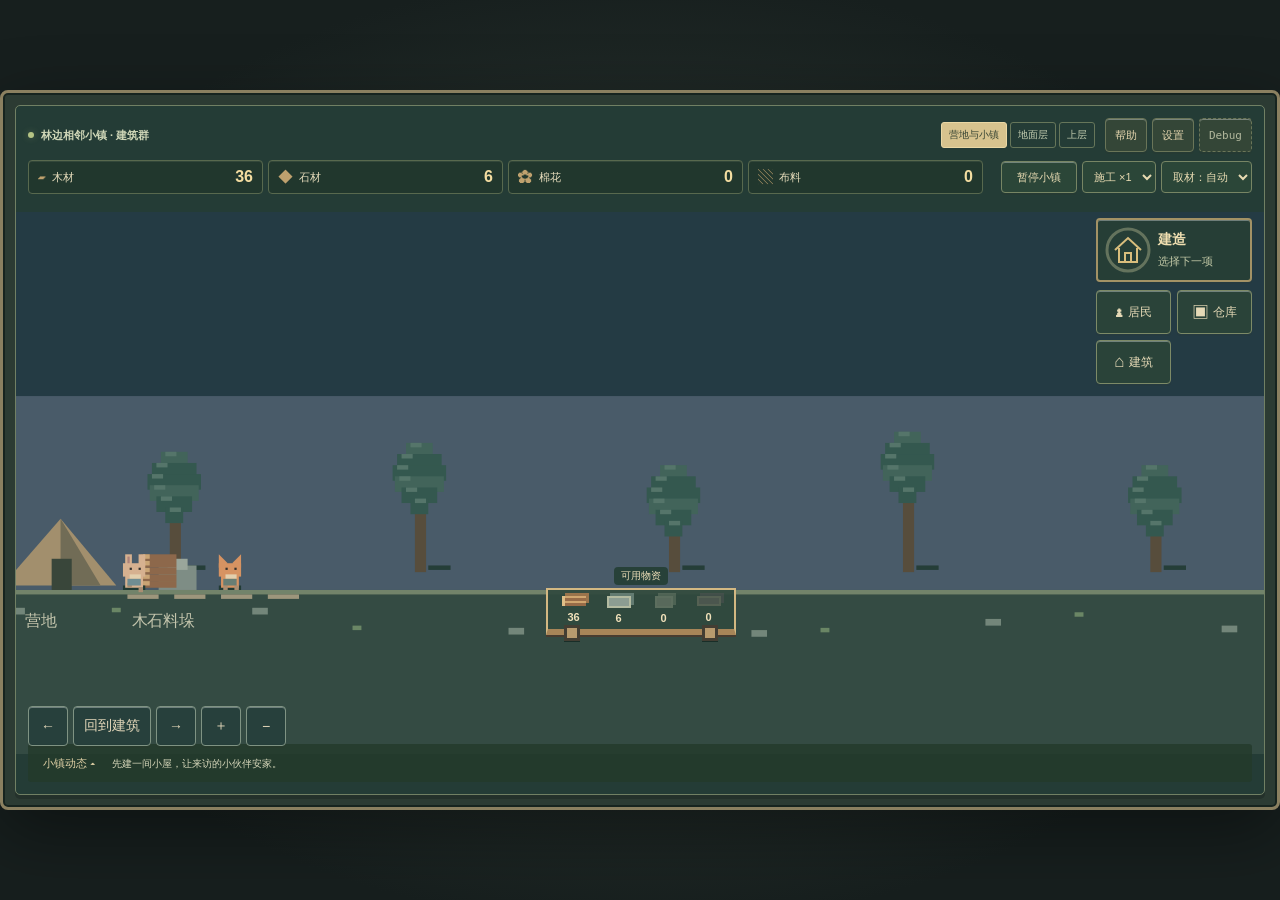
==== commit c90599a5: "Sync web: Focus town entry on active buildings and surface supplies and visitors Desktop-Build-Sourc" ====
--- a/src/web/index.html
+++ b/src/web/index.html
@@ -3,13 +3,13 @@
 <head>
   <meta charset="utf-8"><meta name="viewport" content="width=device-width,initial-scale=1">
   <meta name="theme-color" content="#203e38"><title>撒下一座小镇 · 林边生长记</title>
-  <link rel="stylesheet" href="./town.css?v=build-ui1">
+  <link rel="stylesheet" href="./town.css?v=scene-focus1">
   <script defer src="./construction-config.js"></script><script defer src="./cutaway-motion.js"></script>
   <script defer src="./pet-work-art.js"></script><script defer src="./session-clock.js"></script>
   <script defer src="./town-time.js"></script>
-  <script defer src="./town-layout.js?v=build-ui1"></script>
-  <script defer src="./town-config.js?v=build-ui1"></script><script defer src="./town-engine.js?v=capacity1"></script>
-  <script defer src="./town-renderer.js?v=build-ui1"></script><script defer src="./town-app.js?v=build-ui1"></script>
+  <script defer src="./town-layout.js?v=scene-focus1"></script>
+  <script defer src="./town-config.js?v=scene-focus1"></script><script defer src="./town-engine.js?v=capacity1"></script>
+  <script defer src="./town-renderer.js?v=scene-focus1"></script><script defer src="./town-app.js?v=scene-focus1"></script>
 </head>
 <body>
 <div class="game-viewport"><main class="shell" aria-label="撒下一座小镇游戏窗口">
@@ -21,7 +21,7 @@
     <section class="landscape" aria-label="持久建筑群">
       <div class="scene-toolbar"><div><span class="status-dot" aria-hidden="true"></span><strong id="scene-name">我的小镇</strong></div><div class="views" id="views" role="group" aria-label="查看建筑群与楼层"></div><nav class="main-tools" aria-label="游戏菜单"><button id="open-help" title="玩法说明">帮助</button><button id="open-settings">设置</button><button id="open-debug" class="debug-trigger">Debug</button></nav></div>
       <div class="scene-hud"><section class="resource-strip" aria-label="可用材料，点击查看仓库"><div id="resource-cards" class="resource-cards"></div></section><div class="scene-controls" aria-label="施工控制"><button id="pause" class="play-button">暂停小镇</button><label title="施工速度"><span class="sr-only">施工速度</span><select id="speed"><option value="1">施工 ×1</option><option value="2">施工 ×2</option></select></label><label title="取材优先"><span class="sr-only">取材优先</span><select id="priority"><option value="auto">取材：自动</option><option value="W">优先木材</option><option value="S">优先石材</option></select></label></div></div><span id="debug-badge" class="debug-badge" hidden></span>
-      <div class="scene-management"><button id="project-badge" class="project-badge" aria-label="建造：选择项目" aria-haspopup="dialog"><svg viewBox="0 0 48 48" aria-hidden="true"><circle class="badge-track" cx="24" cy="24" r="21"/><circle id="badge-ring" cx="24" cy="24" r="21"/><path d="M11 24 24 12 37 24M15 22V36H33V22M21 36V27H27V36"/></svg><span><strong id="badge-label">建造</strong><small id="badge-progress">选择下一项</small></span><i id="project-notice" hidden aria-hidden="true"></i></button><nav class="management-tools" aria-label="小镇管理"><button id="tab-residents" data-tab="residents"><span aria-hidden="true">♟</span>居民 <small id="resident-count"></small></button><button id="tab-storage" data-tab="storage"><span aria-hidden="true">▣</span>仓库</button><button id="tab-rooms" data-tab="rooms"><span aria-hidden="true">⌂</span>建筑</button></nav></div><div id="placement-hint" class="placement-hint" hidden>点击高亮位置选择建筑与尺寸 <button id="placement-return">返回位置与尺寸</button></div><div id="visitor-hints" class="visitor-hints" aria-label="镜头外的来访角色"></div><div id="visitor-bubbles" class="visitor-bubbles"></div><div class="camera-tools"><button id="pan-left" aria-label="向左浏览">←</button><button id="camera-reset">复位</button><button id="pan-right" aria-label="向右浏览">→</button><button id="zoom-in" aria-label="放大场景">＋</button><button id="zoom-out" aria-label="缩小场景">−</button></div><div class="world"><canvas id="town-scene" width="960" height="528" aria-label="正面剖面小镇；宠物逐格施工、搬迁和生产"></canvas></div>
+      <div class="scene-management"><button id="project-badge" class="project-badge" aria-label="建造：选择项目" aria-haspopup="dialog"><svg viewBox="0 0 48 48" aria-hidden="true"><circle class="badge-track" cx="24" cy="24" r="21"/><circle id="badge-ring" cx="24" cy="24" r="21"/><path d="M11 24 24 12 37 24M15 22V36H33V22M21 36V27H27V36"/></svg><span><strong id="badge-label">建造</strong><small id="badge-progress">选择下一项</small></span><i id="project-notice" hidden aria-hidden="true"></i></button><nav class="management-tools" aria-label="小镇管理"><button id="tab-residents" data-tab="residents"><span aria-hidden="true">♟</span>居民 <small id="resident-count"></small></button><button id="tab-storage" data-tab="storage"><span aria-hidden="true">▣</span>仓库</button><button id="tab-rooms" data-tab="rooms"><span aria-hidden="true">⌂</span>建筑</button></nav></div><div id="placement-hint" class="placement-hint" hidden>点击高亮位置选择建筑与尺寸 <button id="placement-return">返回位置与尺寸</button></div><div id="visitor-hints" class="visitor-hints" aria-label="来访伙伴，点击直接互动"></div><button id="site-supplies" class="site-supplies" aria-label="建筑附近备料，查看可用库存" hidden><span id="supplies-title">工地备料</span><span class="supply-load"><span data-kind="W"><i></i><b id="supply-W">0</b></span><span data-kind="S"><i></i><b id="supply-S">0</b></span><span data-kind="Q"><i></i><b id="supply-Q">0</b></span><span data-kind="C"><i></i><b id="supply-C">0</b></span></span></button><div id="visitor-bubbles" class="visitor-bubbles"></div><div class="camera-tools"><button id="pan-left" aria-label="向左浏览">←</button><button id="camera-reset">回到建筑</button><button id="pan-right" aria-label="向右浏览">→</button><button id="zoom-in" aria-label="放大场景">＋</button><button id="zoom-out" aria-label="缩小场景">−</button></div><div class="world"><canvas id="town-scene" width="960" height="528" aria-label="正面剖面小镇；宠物逐格施工、搬迁和生产"></canvas></div>
       <div class="scene-caption"><button id="open-journal" class="caption-label">小镇动态 ▴</button><span id="message" role="status">先建一间小屋，让来访的小伙伴安家。</span></div>
 
 
--- a/src/web/town.css
+++ b/src/web/town.css
@@ -94,3 +94,22 @@
 @media(max-width:799px){#project-result{padding:12px}.dialog-actions button{flex:1 1 130px}.project-badge small{font-size:10px}.project-badge{min-height:64px}}
 
 .project-badge small{font-size:11px;line-height:1.5}
+
+/* Building-local stock display and directly accessible visiting companions. */
+:root{--cart-wood:#a78558;--cart-edge:#d3b882;--visitor-paper:#e5d2a4}
+.site-supplies{position:absolute;z-index:2;transform:translateX(-50%);width:200px;padding:0 5px 8px;background:transparent;border:0;box-shadow:none;color:#f0e1ba;border-radius:0;font-size:10px}
+.site-supplies>span:first-child{display:inline-block;padding:2px 7px;background:#243f35e8;border-radius:4px;margin-bottom:3px}
+.supply-load{display:flex;justify-content:space-around;padding:3px 3px 5px;border:2px solid var(--cart-edge);border-bottom:6px solid var(--cart-wood);background:#30493eeb;box-shadow:0 2px #473c30;position:relative}
+.supply-load:before,.supply-load:after{content:'';position:absolute;bottom:-12px;width:10px;height:10px;background:#b89b6e;border:3px solid #433e33;box-shadow:0 1px #182e28;left:16px}
+.supply-load:after{left:auto;right:16px}
+.supply-load>span{display:grid;justify-items:center;gap:3px;min-width:38px}.supply-load b{font-size:11px;font-variant-numeric:tabular-nums}.supply-load i{display:block;width:24px;height:10px;margin:3px 0 1px;background:repeating-linear-gradient(0deg,#986c48 0 3px,#d0a66f 3px 5px);border-left:3px solid #e0bf87;box-shadow:3px -3px #9a744c}
+.supply-load [data-kind=S] i{height:12px;background:#8c9d92;border:2px solid #b3bba1;box-shadow:3px -3px #637b71}
+.supply-load [data-kind=Q] i{width:18px;height:12px;background:#e4ddc1;border:2px solid #faf0d1;box-shadow:3px -3px #b6bba0}
+.supply-load [data-kind=C] i{background:#ad8587;border:2px solid #dab5a0;box-shadow:3px -3px #795d6d}
+.supply-load .empty i{opacity:.22}
+.visitor-hints{display:flex;align-items:flex-end;gap:5px;bottom:48px;right:12px}
+.visitor-hints .visitor-card{display:grid;justify-items:center;gap:2px;width:72px;min-height:76px;padding:4px 3px;background:var(--visitor-paper);border:1px solid #a2936d;box-shadow:0 3px #1b3029b3}
+.visitor-card canvas{width:36px;height:36px;image-rendering:pixelated}.visitor-card strong{font-size:10px;font-weight:500;white-space:nowrap}.visitor-card small{font-size:9px;color:#53674e}
+@media(max-width:799px){.visitor-hints{right:6px;bottom:46px;gap:3px}.visitor-hints .visitor-card{width:54px;min-height:72px;padding:3px 1px}.visitor-card canvas{width:32px;height:32px}.camera-tools{gap:2px}.camera-tools button{min-width:30px;padding:4px}.site-supplies{width:190px}}
+
+@media(max-width:799px) and (max-height:500px){.site-supplies>span:first-child{display:none}.supply-load{padding-top:2px;padding-bottom:2px}}
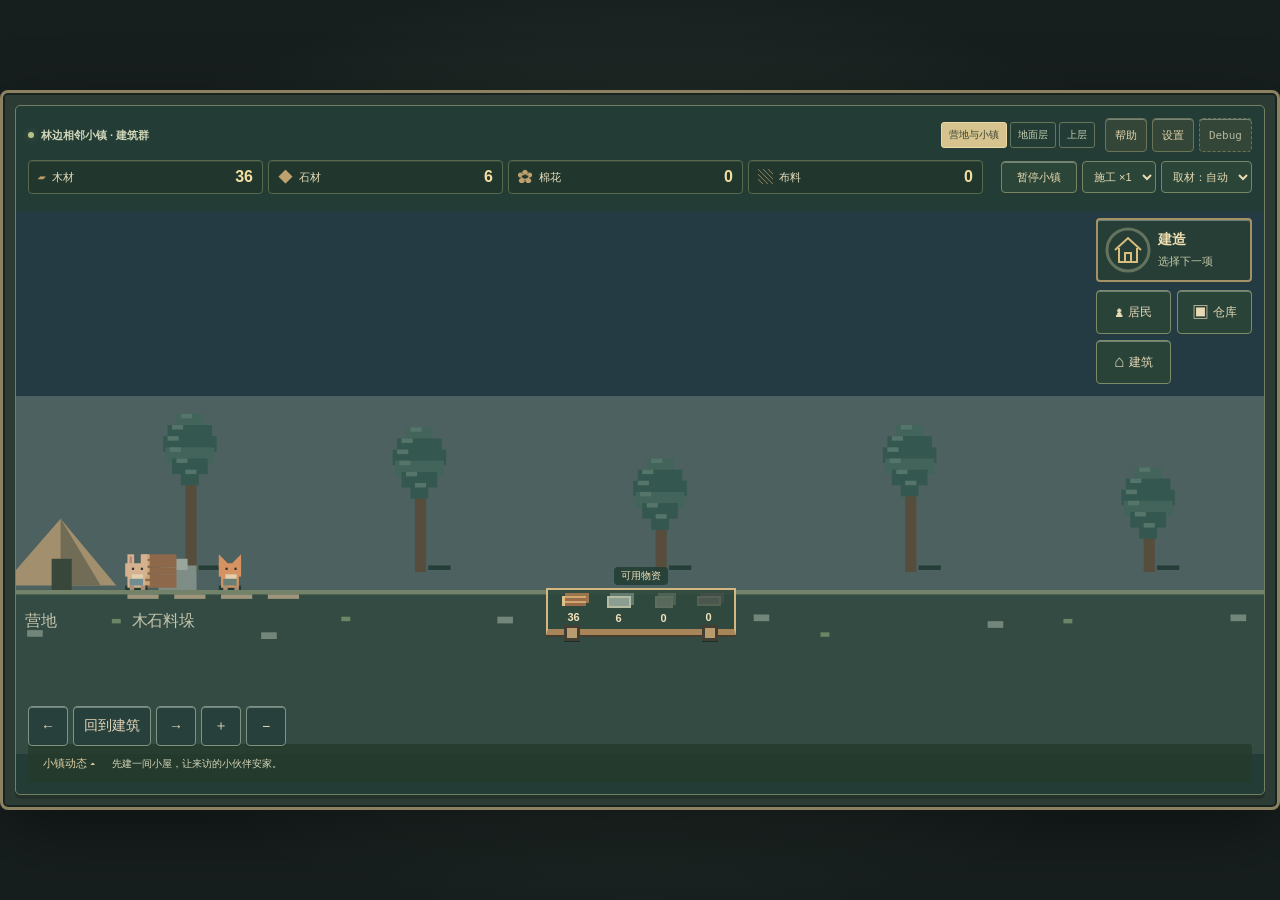
==== commit 8954cc42: "Sync web: Place town buildings with mouse previews and validated grid snapping Desktop-Build-Source:" ====
--- a/src/web/index.html
+++ b/src/web/index.html
@@ -3,13 +3,13 @@
 <head>
   <meta charset="utf-8"><meta name="viewport" content="width=device-width,initial-scale=1">
   <meta name="theme-color" content="#203e38"><title>撒下一座小镇 · 林边生长记</title>
-  <link rel="stylesheet" href="./town.css?v=scene-focus1">
+  <link rel="stylesheet" href="./town.css?v=mouse-place1">
   <script defer src="./construction-config.js"></script><script defer src="./cutaway-motion.js"></script>
   <script defer src="./pet-work-art.js"></script><script defer src="./session-clock.js"></script>
   <script defer src="./town-time.js"></script>
-  <script defer src="./town-layout.js?v=scene-focus1"></script>
-  <script defer src="./town-config.js?v=scene-focus1"></script><script defer src="./town-engine.js?v=capacity1"></script>
-  <script defer src="./town-renderer.js?v=scene-focus1"></script><script defer src="./town-app.js?v=scene-focus1"></script>
+  <script defer src="./town-layout.js?v=mouse-place1"></script>
+  <script defer src="./town-config.js?v=mouse-place1"></script><script defer src="./town-engine.js?v=mouse-place1"></script>
+  <script defer src="./town-renderer.js?v=mouse-place1"></script><script defer src="./town-app.js?v=mouse-place1"></script>
 </head>
 <body>
 <div class="game-viewport"><main class="shell" aria-label="撒下一座小镇游戏窗口">
@@ -21,7 +21,7 @@
     <section class="landscape" aria-label="持久建筑群">
       <div class="scene-toolbar"><div><span class="status-dot" aria-hidden="true"></span><strong id="scene-name">我的小镇</strong></div><div class="views" id="views" role="group" aria-label="查看建筑群与楼层"></div><nav class="main-tools" aria-label="游戏菜单"><button id="open-help" title="玩法说明">帮助</button><button id="open-settings">设置</button><button id="open-debug" class="debug-trigger">Debug</button></nav></div>
       <div class="scene-hud"><section class="resource-strip" aria-label="可用材料，点击查看仓库"><div id="resource-cards" class="resource-cards"></div></section><div class="scene-controls" aria-label="施工控制"><button id="pause" class="play-button">暂停小镇</button><label title="施工速度"><span class="sr-only">施工速度</span><select id="speed"><option value="1">施工 ×1</option><option value="2">施工 ×2</option></select></label><label title="取材优先"><span class="sr-only">取材优先</span><select id="priority"><option value="auto">取材：自动</option><option value="W">优先木材</option><option value="S">优先石材</option></select></label></div></div><span id="debug-badge" class="debug-badge" hidden></span>
-      <div class="scene-management"><button id="project-badge" class="project-badge" aria-label="建造：选择项目" aria-haspopup="dialog"><svg viewBox="0 0 48 48" aria-hidden="true"><circle class="badge-track" cx="24" cy="24" r="21"/><circle id="badge-ring" cx="24" cy="24" r="21"/><path d="M11 24 24 12 37 24M15 22V36H33V22M21 36V27H27V36"/></svg><span><strong id="badge-label">建造</strong><small id="badge-progress">选择下一项</small></span><i id="project-notice" hidden aria-hidden="true"></i></button><nav class="management-tools" aria-label="小镇管理"><button id="tab-residents" data-tab="residents"><span aria-hidden="true">♟</span>居民 <small id="resident-count"></small></button><button id="tab-storage" data-tab="storage"><span aria-hidden="true">▣</span>仓库</button><button id="tab-rooms" data-tab="rooms"><span aria-hidden="true">⌂</span>建筑</button></nav></div><div id="placement-hint" class="placement-hint" hidden>点击高亮位置选择建筑与尺寸 <button id="placement-return">返回位置与尺寸</button></div><div id="visitor-hints" class="visitor-hints" aria-label="来访伙伴，点击直接互动"></div><button id="site-supplies" class="site-supplies" aria-label="建筑附近备料，查看可用库存" hidden><span id="supplies-title">工地备料</span><span class="supply-load"><span data-kind="W"><i></i><b id="supply-W">0</b></span><span data-kind="S"><i></i><b id="supply-S">0</b></span><span data-kind="Q"><i></i><b id="supply-Q">0</b></span><span data-kind="C"><i></i><b id="supply-C">0</b></span></span></button><div id="visitor-bubbles" class="visitor-bubbles"></div><div class="camera-tools"><button id="pan-left" aria-label="向左浏览">←</button><button id="camera-reset">回到建筑</button><button id="pan-right" aria-label="向右浏览">→</button><button id="zoom-in" aria-label="放大场景">＋</button><button id="zoom-out" aria-label="缩小场景">−</button></div><div class="world"><canvas id="town-scene" width="960" height="528" aria-label="正面剖面小镇；宠物逐格施工、搬迁和生产"></canvas></div>
+      <div class="scene-management"><button id="project-badge" class="project-badge" aria-label="建造：选择项目" aria-haspopup="dialog"><svg viewBox="0 0 48 48" aria-hidden="true"><circle class="badge-track" cx="24" cy="24" r="21"/><circle id="badge-ring" cx="24" cy="24" r="21"/><path d="M11 24 24 12 37 24M15 22V36H33V22M21 36V27H27V36"/></svg><span><strong id="badge-label">建造</strong><small id="badge-progress">选择下一项</small></span><i id="project-notice" hidden aria-hidden="true"></i></button><nav class="management-tools" aria-label="小镇管理"><button id="tab-residents" data-tab="residents"><span aria-hidden="true">♟</span>居民 <small id="resident-count"></small></button><button id="tab-storage" data-tab="storage"><span aria-hidden="true">▣</span>仓库</button><button id="tab-rooms" data-tab="rooms"><span aria-hidden="true">⌂</span>建筑</button></nav></div><section id="placement-hint" class="placement-hint" aria-label="建筑选址" hidden><strong id="placement-title"></strong><select id="building-size" aria-label="建筑实际尺寸版本"></select><p>移动鼠标放置建筑，靠近连接处自动吸附。右键拖动画面；触屏点选后确认。</p><p id="placement-status" role="status"></p><div><button id="placement-return">取消选址</button><button id="preview-placement" class="primary">查看图纸并确认</button></div></section><div id="visitor-hints" class="visitor-hints" aria-label="来访伙伴，点击直接互动"></div><button id="site-supplies" class="site-supplies" aria-label="建筑附近备料，查看可用库存" hidden><span id="supplies-title">工地备料</span><span class="supply-load"><span data-kind="W"><i></i><b id="supply-W">0</b></span><span data-kind="S"><i></i><b id="supply-S">0</b></span><span data-kind="Q"><i></i><b id="supply-Q">0</b></span><span data-kind="C"><i></i><b id="supply-C">0</b></span></span></button><div id="visitor-bubbles" class="visitor-bubbles"></div><div class="camera-tools"><button id="pan-left" aria-label="向左浏览">←</button><button id="camera-reset">回到建筑</button><button id="pan-right" aria-label="向右浏览">→</button><button id="zoom-in" aria-label="放大场景">＋</button><button id="zoom-out" aria-label="缩小场景">−</button></div><div class="world"><canvas id="town-scene" width="960" height="528" aria-label="正面剖面小镇；宠物逐格施工、搬迁和生产"></canvas></div>
       <div class="scene-caption"><button id="open-journal" class="caption-label">小镇动态 ▴</button><span id="message" role="status">先建一间小屋，让来访的小伙伴安家。</span></div>
 
 
@@ -34,7 +34,7 @@
 <dialog id="management-dialog" aria-labelledby="management-title"><div class="dialog-heading"><h2 id="management-title">建造</h2><button data-close="management-dialog" aria-label="关闭管理窗口">✕</button></div><section id="panel-projects" class="tab-panel"><p class="panel-intro">选择项目并查看图纸，确认后才开工。材料可以边采边建。</p><section id="project-result" aria-label="建造成果" hidden></section><p id="build-empty" class="next-step" hidden></p><div id="project-list"></div><details id="project-history"><summary>已完成的建造</summary><div id="completed-projects"></div></details><p id="saved-queue" class="dialog-note"></p></section>      <section id="panel-residents" class="tab-panel" aria-labelledby="tab-residents" hidden><h3>一起生活的小伙伴</h3><p class="panel-intro">已到访的居民有床位就能入住，有工作设施才会生产；空床不会增加居民。</p><div id="residents"></div></section>
       <section id="panel-storage" class="tab-panel" aria-labelledby="tab-storage" hidden><h3>材料与家具</h3><p class="panel-intro">可用 = 仓内 + 营地料垛 + 回收箱。在途材料送达后才能使用。</p><div id="warehouse"></div><details class="storage-extra"><summary>营地与完整家具</summary><p id="yard-status"></p><p id="furniture-status"></p><div id="furniture-buttons" class="tool-row"></div><p class="panel-intro">转存不消耗材料，只腾出仓位；完整家具可留待图纸复用。</p></details></section>
       <section id="panel-rooms" class="tab-panel" aria-labelledby="tab-rooms" hidden><h3>住处与工作空间</h3><p class="panel-intro">改建只调整需要变化的部分，保留原有结构。</p><div id="rooms"></div></section>
-<section id="panel-extensions" class="tab-panel" hidden><p class="panel-intro">已选项目 → 选择位置与尺寸 → 查看图纸 → 确认开工。预览和返回不会开工或更换候选。</p><div id="extensions"></div></section><section id="panel-journal" class="tab-panel" hidden><ol id="event-log"></ol></section></dialog><dialog id="interaction-dialog" aria-labelledby="interaction-title"><div class="dialog-heading"><span class="eyebrow">林边来访</span><button data-close="interaction-dialog" aria-label="关闭互动详情">✕</button></div><h2 id="interaction-title"></h2><div id="interaction-detail"></div></dialog>
+<section id="panel-journal" class="tab-panel" hidden><ol id="event-log"></ol></section></dialog><dialog id="interaction-dialog" aria-labelledby="interaction-title"><div class="dialog-heading"><span class="eyebrow">林边来访</span><button data-close="interaction-dialog" aria-label="关闭互动详情">✕</button></div><h2 id="interaction-title"></h2><div id="interaction-detail"></div></dialog>
 <dialog id="project-dialog" aria-labelledby="preview-title">
   <div class="dialog-heading"><span class="eyebrow">工程图纸</span><button data-close="project-dialog" aria-label="关闭工程图纸">✕</button></div>
   <h2 id="preview-title"></h2><p id="preview-description"></p>
--- a/src/web/town.css
+++ b/src/web/town.css
@@ -113,3 +113,14 @@
 @media(max-width:799px){.visitor-hints{right:6px;bottom:46px;gap:3px}.visitor-hints .visitor-card{width:54px;min-height:72px;padding:3px 1px}.visitor-card canvas{width:32px;height:32px}.camera-tools{gap:2px}.camera-tools button{min-width:30px;padding:4px}.site-supplies{width:190px}}
 
 @media(max-width:799px) and (max-height:500px){.site-supplies>span:first-child{display:none}.supply-load{padding-top:2px;padding-bottom:2px}}
+
+/* Mouse-driven placement keeps the selected building visible in the scene. */
+.placing .scene-management,.placing .visitor-hints,.placing .visitor-bubbles,.placing .site-supplies{visibility:hidden}.placing .views{visibility:hidden}
+.placement-hint{left:16px;bottom:50px;width:360px;max-width:calc(100% - 32px);padding:12px;box-shadow:0 4px 16px #10251ca6}
+.placement-hint strong{display:inline-block;font-size:14px;margin-right:8px}.placement-hint select{padding:4px 6px;font-size:12px;max-width:180px}.placement-hint p{font-size:11px;line-height:1.5;margin:6px 0}.placement-hint>div{display:flex;gap:6px;justify-content:flex-end}.placement-hint button{min-height:36px;padding:5px 10px;font-size:12px}
+.placement-hint[data-valid=false]{border-color:#dc9c87}.placement-hint[data-valid=false] #placement-status{color:#ffc7b4}.placement-hint[data-valid=true] #placement-status{color:#c1edb7}
+.placing .camera-tools{left:auto;right:12px}
+@media(max-width:799px){.placement-hint{left:8px;bottom:88px;max-width:calc(100% - 16px)}.placing .camera-tools{right:8px;bottom:46px}}
+@media(max-width:799px) and (max-height:500px){.placement-hint{left:8px;bottom:44px;width:250px;padding:6px}.placement-hint>p:first-of-type{display:none}.placement-hint p{font-size:10px;margin:3px 0}.placement-hint strong{font-size:12px}.placement-hint select{max-width:140px}.placement-hint button{min-height:30px;padding:3px 5px;font-size:10px}}
+
+.placement-hint button,.placement-hint select{color:var(--ink)}.placement-hint .primary{color:#fff0c9;background:#526e49}
